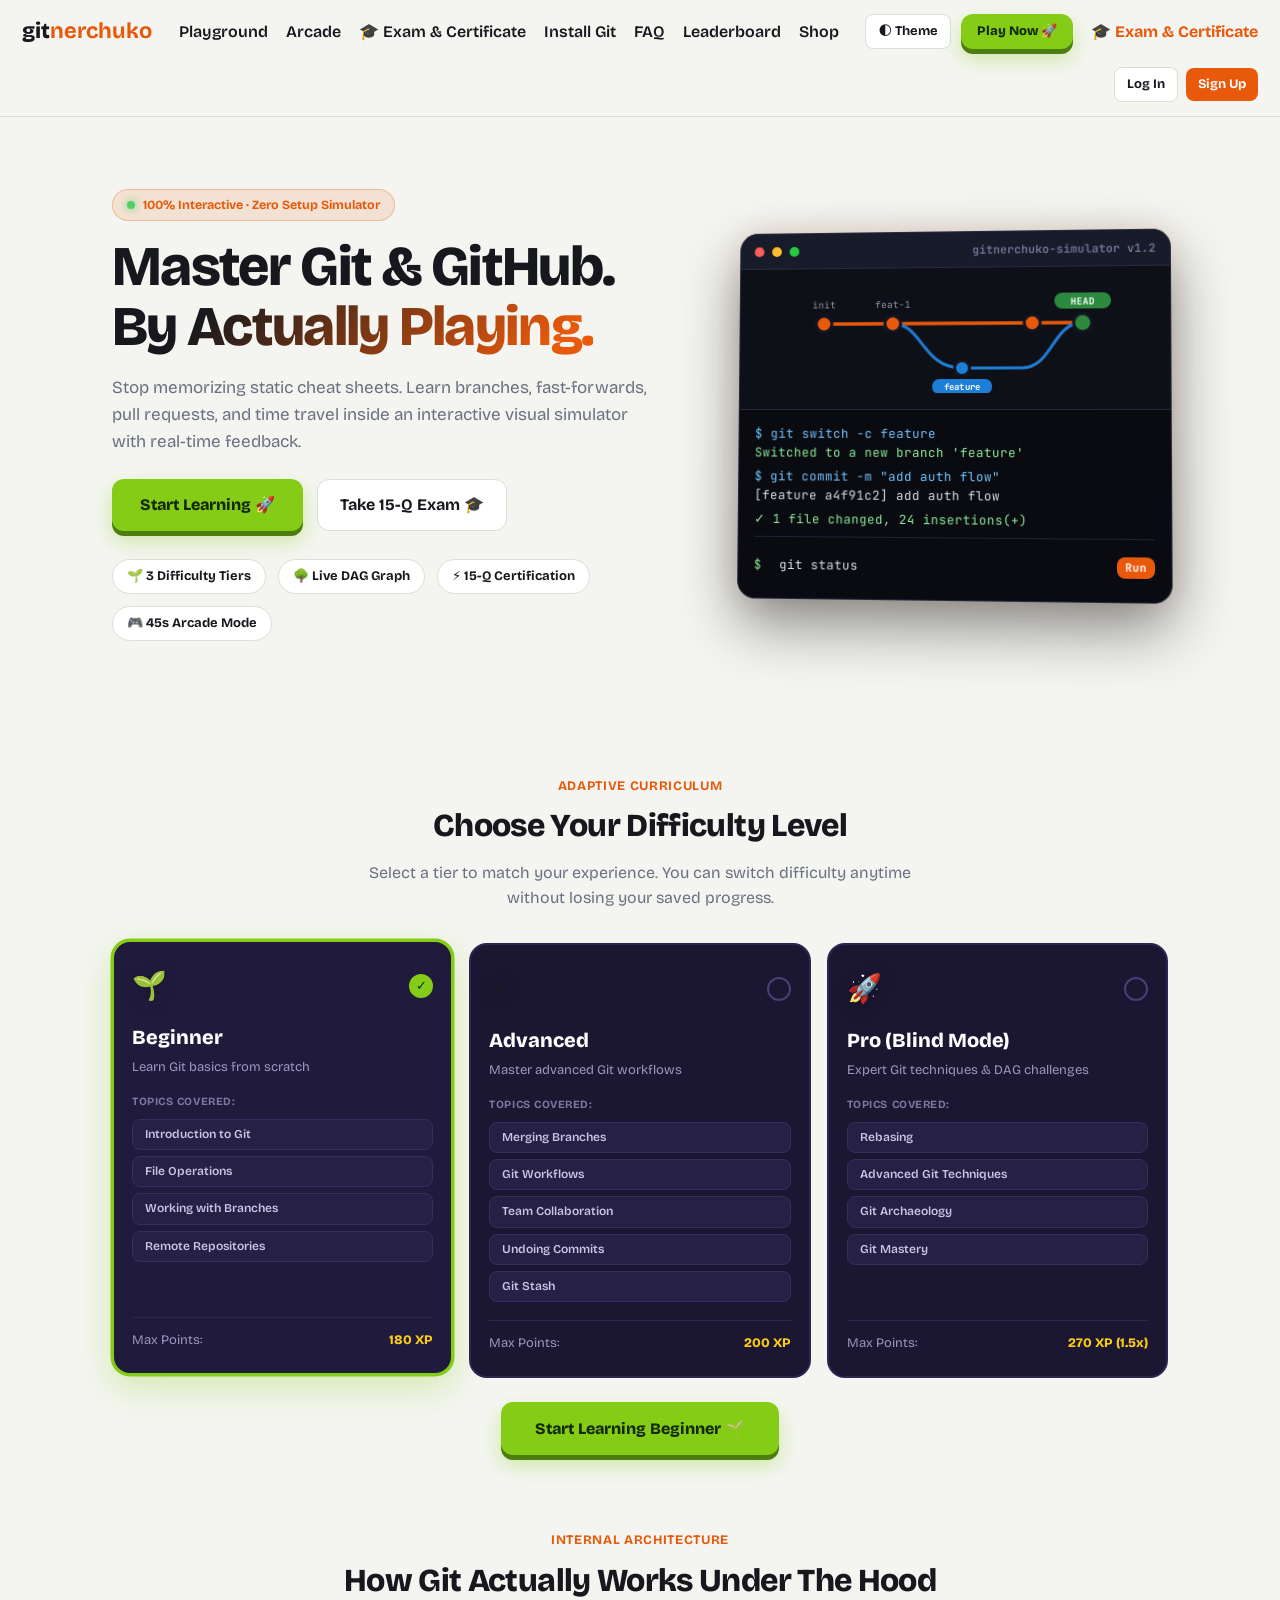
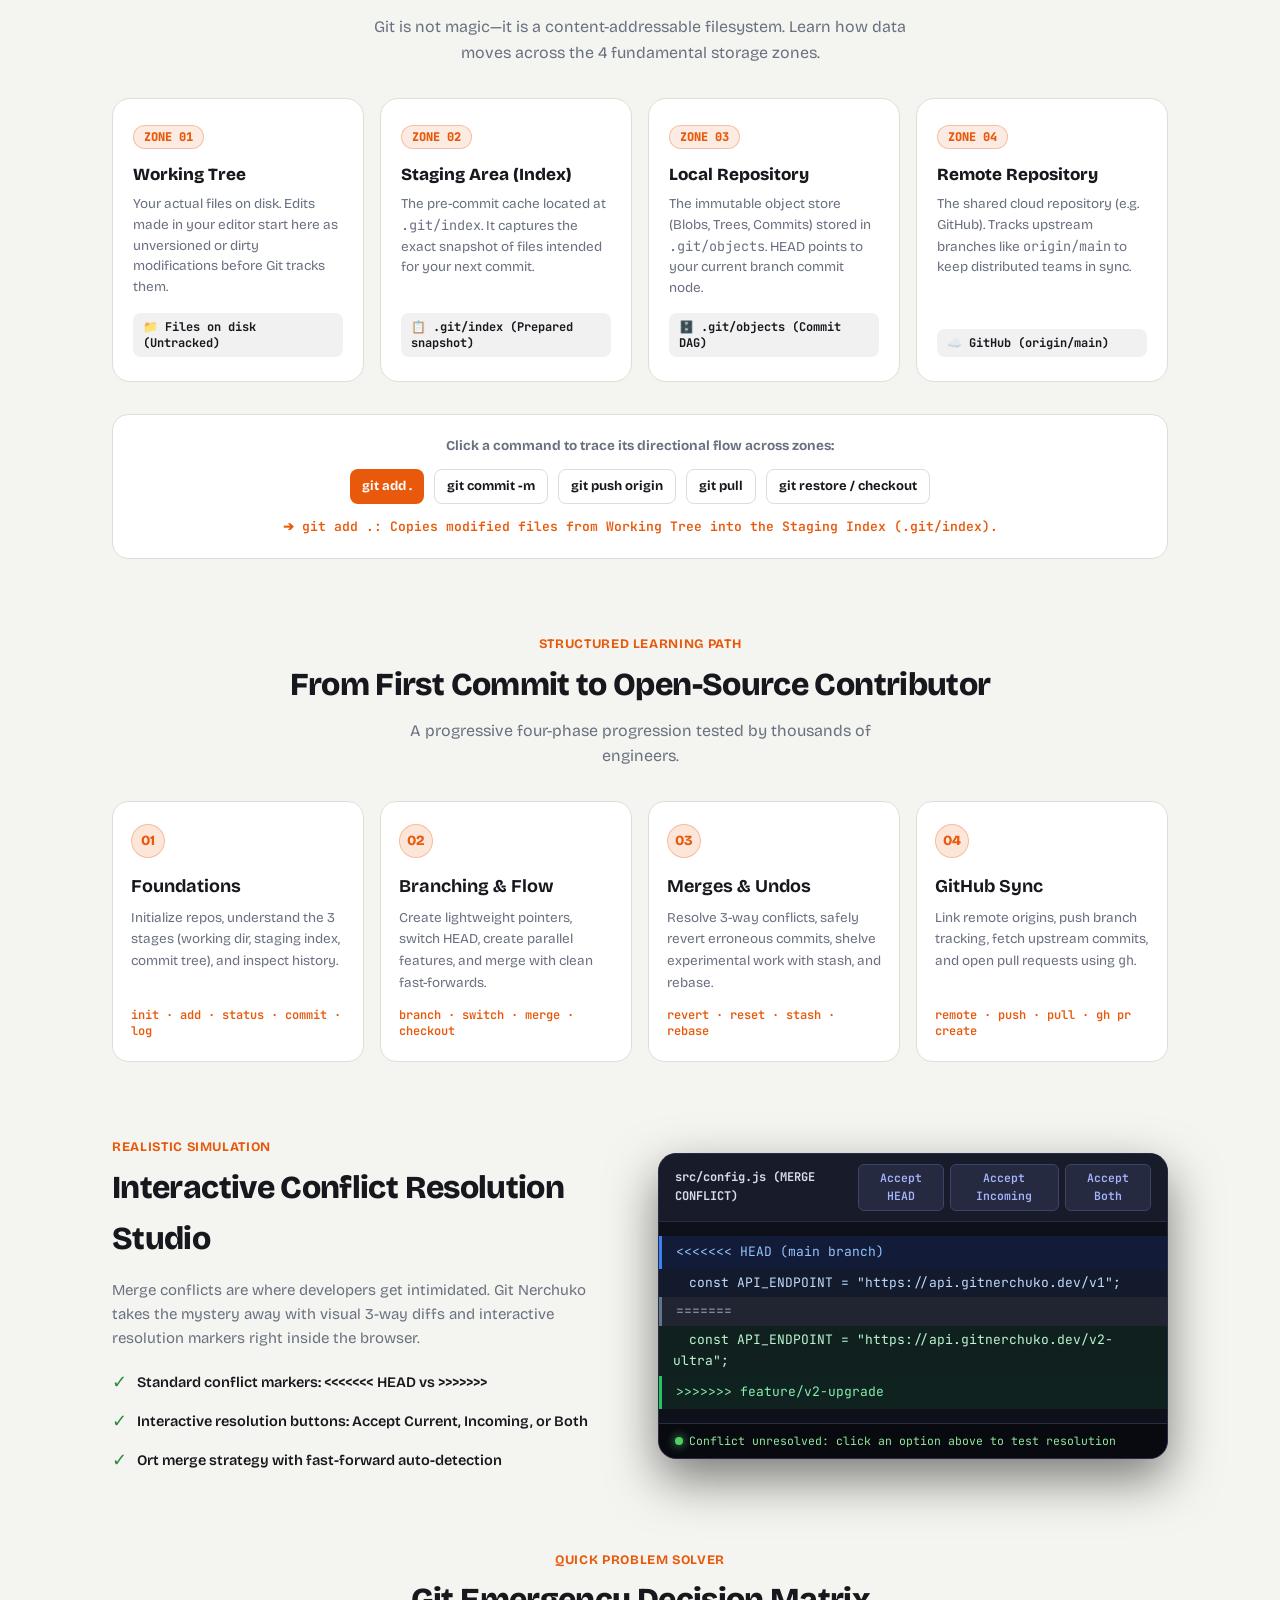
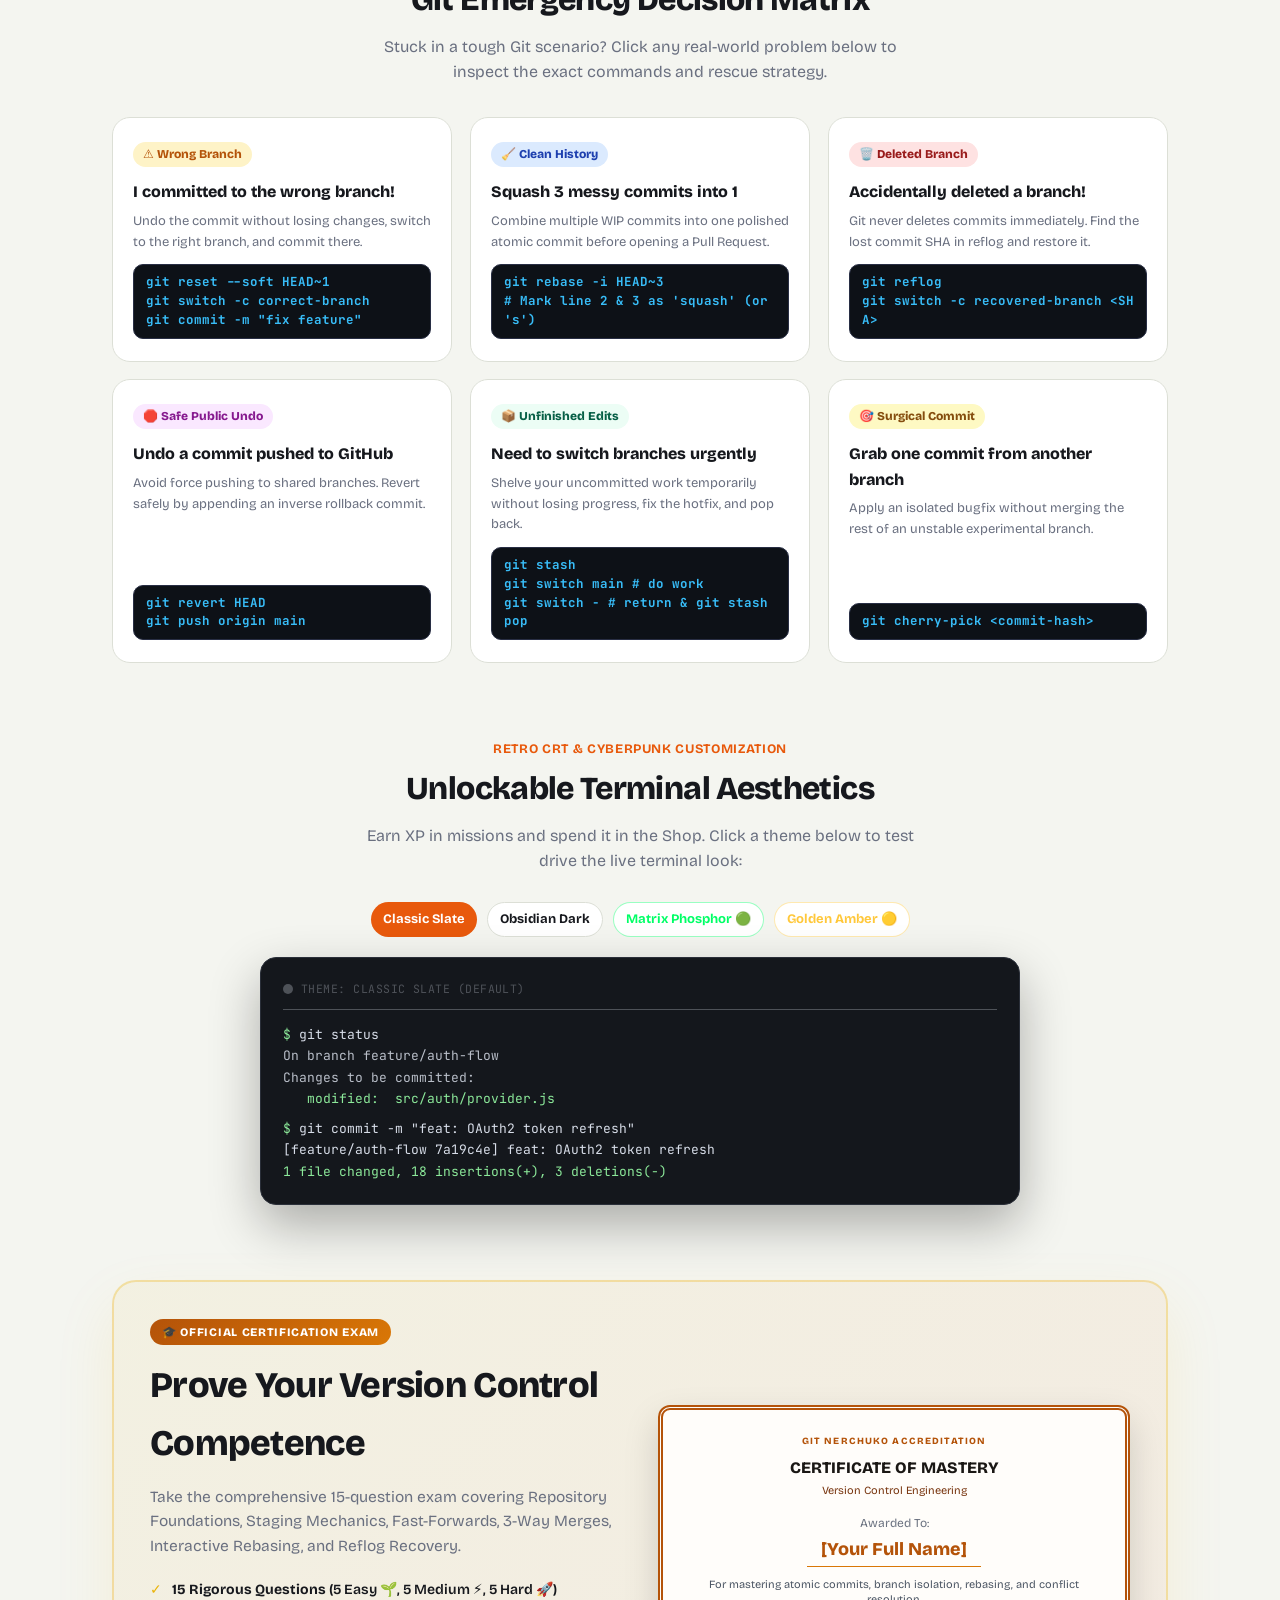
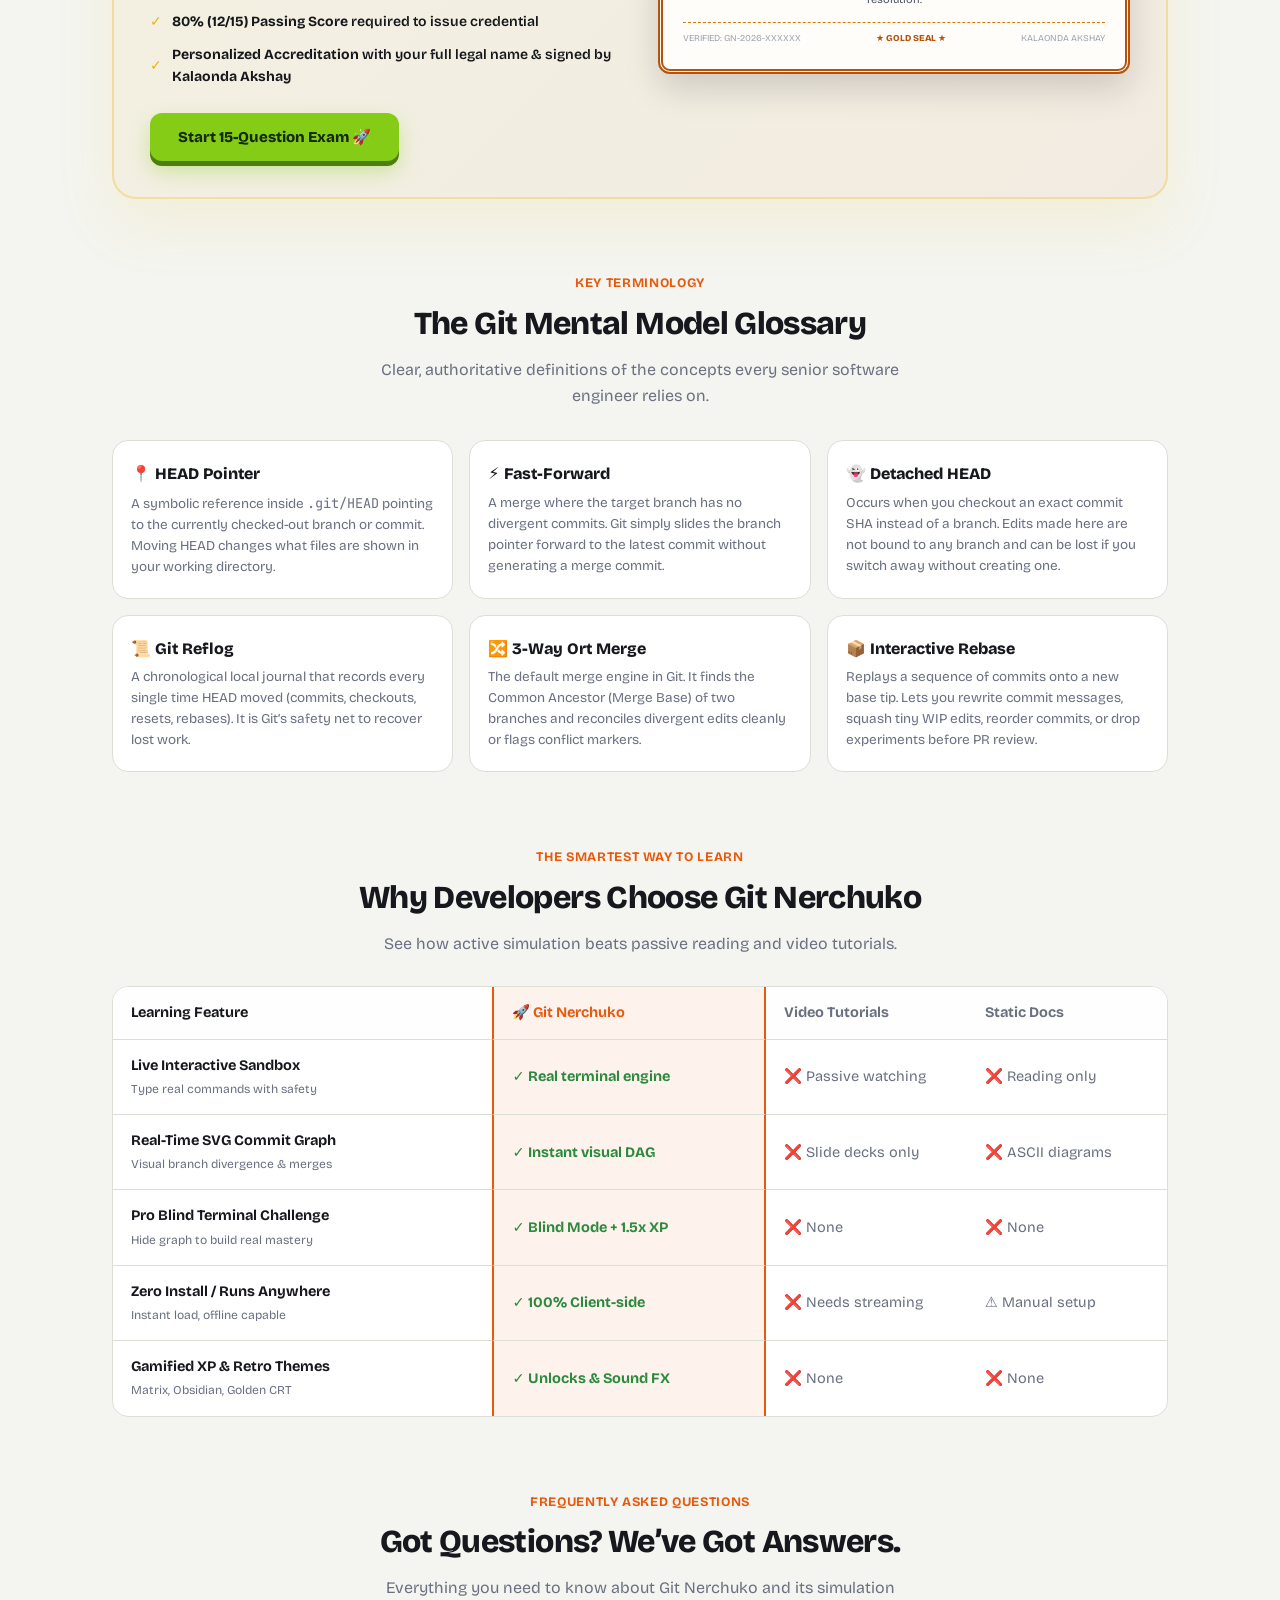
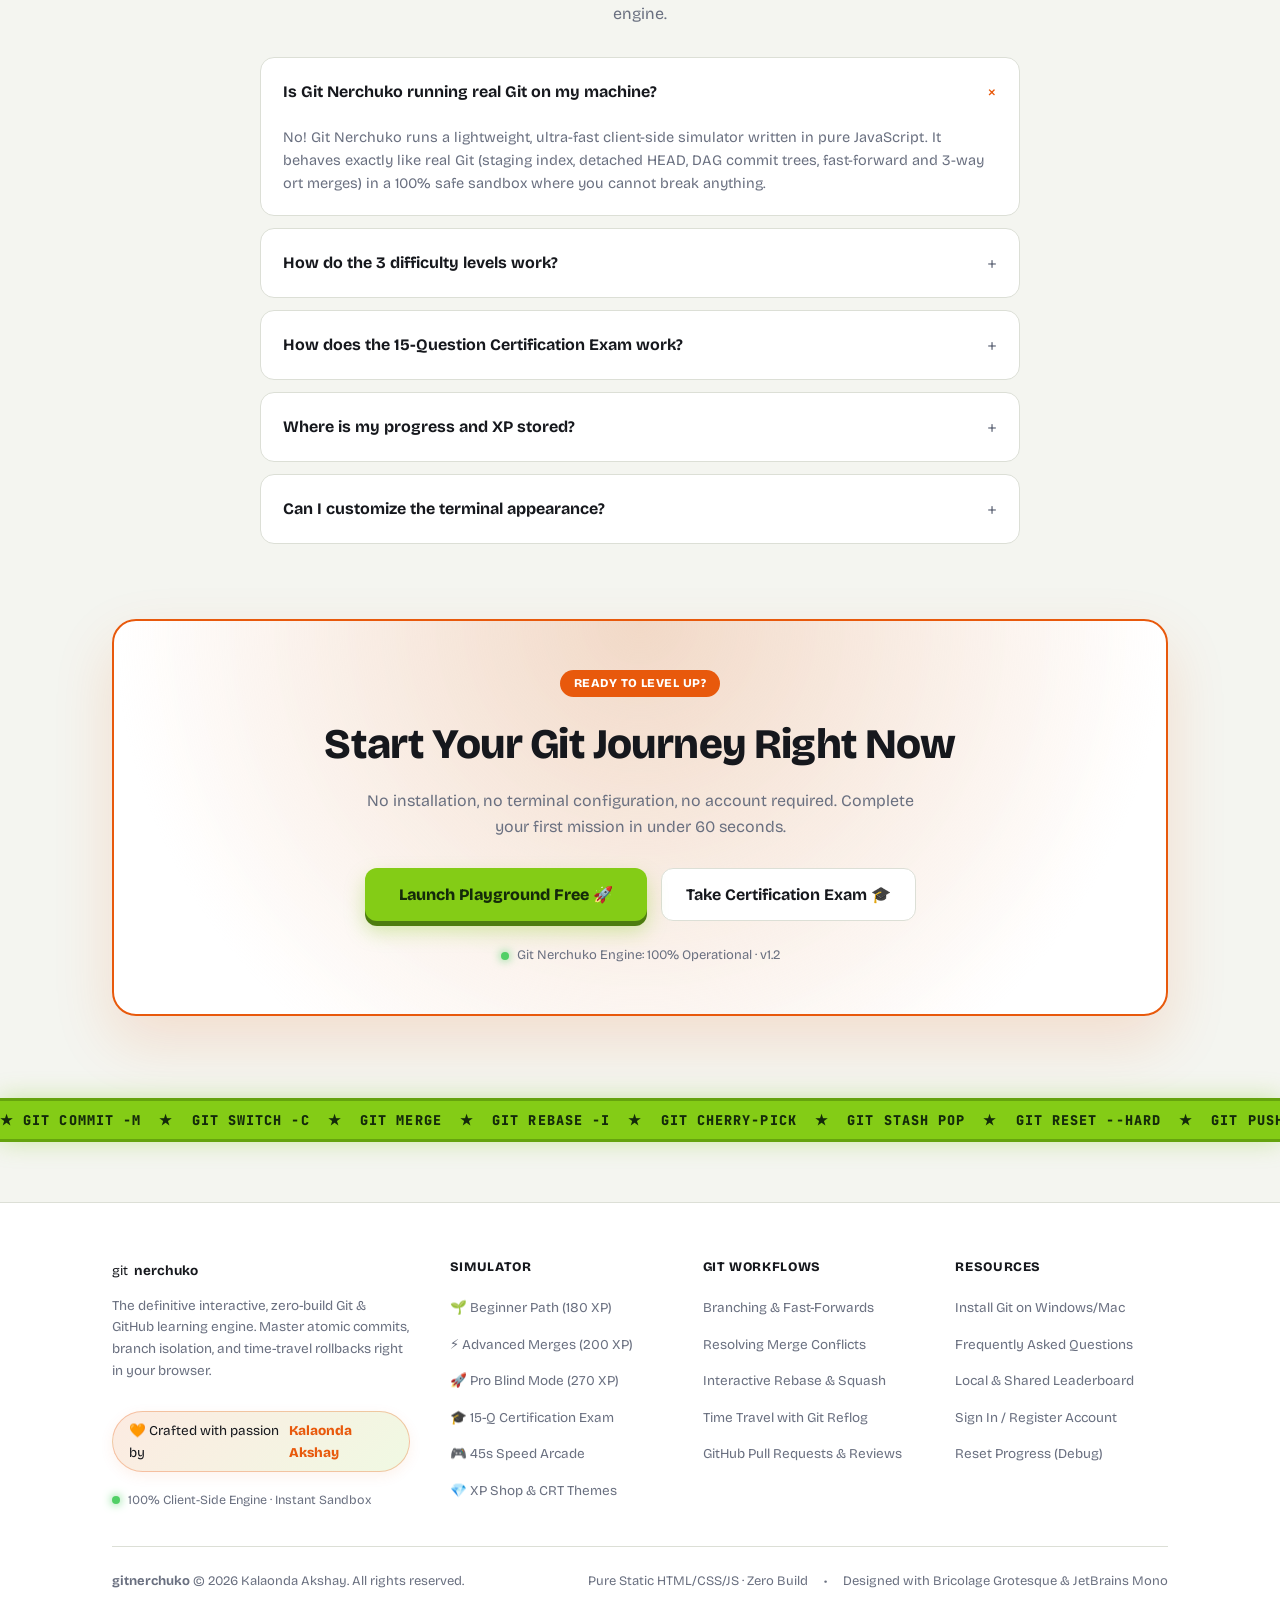
==== index.html @ 3586a8b4 "feat: complete Git Nerchuko platform with 3D UI, 15-Q Certification Exam, and auth" ====
<!DOCTYPE html>
<html lang="en">
<head>
  <meta charset="utf-8">
  <meta name="viewport" content="width=device-width,initial-scale=1">
  <link rel="stylesheet" href="style.css">
  <script src="sound.js"></script>
  <script src="shared.js"></script>
  <script src="auth.js"></script>
  <title>Git Nerchuko – Learn Git and GitHub by Playing</title>
</head>
<body>
  <nav>
    <a class="logo" href="index.html">git<b>nerchuko</b></a>
    <a href="play.html">Playground</a>
    <a href="arcade.html">Arcade</a>
    <a href="quiz.html">🎓 Exam &amp; Certificate</a>
    <a href="install.html">Install Git</a>
    <a href="faq.html">FAQ</a>
    <a href="leaderboard.html">Leaderboard</a>
    <a href="shop.html">Shop</a>
    <div style="margin-left:auto;display:flex;gap:10px;align-items:center">
      <button class="btn sm outline" id="th-btn" onclick="toggleSiteTheme()" style="border-radius:8px">🌓 Theme</button>
      <a class="btn-3d" href="play.html" style="padding:7px 16px;font-size:13px;text-decoration:none">Play Now 🚀</a>
    </div>
  </nav>

  <main style="max-width:1100px;padding:32px 22px 70px">
    <!-- Hero Section -->
    <div class="hero-grid">
      <div>
        <div style="display:inline-flex;align-items:center;gap:8px;background:rgba(232,89,12,0.12);border:1px solid rgba(232,89,12,0.3);color:var(--ac);padding:5px 14px;border-radius:99px;font-size:12.5px;font-weight:700;margin-bottom:16px">
          <span class="pulse-dot"></span> 100% Interactive · Zero Setup Simulator
        </div>
        
        <h1 style="font-size: clamp(38px, 5.2vw, 56px); font-weight: 800; line-height: 1.08; letter-spacing: -0.03em; margin: 0 0 16px">
          Master Git &amp; GitHub.<br>
          <span class="gradient-text">By Actually Playing.</span>
        </h1>

        <p style="color:var(--mut);font-size:17px;line-height:1.6;margin:0 0 24px;max-width:540px">
          Stop memorizing static cheat sheets. Learn branches, fast-forwards, pull requests, and time travel inside an interactive visual simulator with real-time feedback.
        </p>

        <div style="display:flex;gap:14px;align-items:center;flex-wrap:wrap;margin-bottom:28px">
          <a class="btn-3d" href="play.html" style="text-decoration:none;font-size:16px;padding:13px 28px">
            Start Learning 🚀
          </a>
          <a class="btn outline" href="quiz.html" style="border-radius:12px;padding:12px 22px;font-weight:700;text-decoration:none">
            Take 15-Q Exam 🎓
          </a>
        </div>

        <div class="stat-pills">
          <div class="stat-pill">🌱 3 Difficulty Tiers</div>
          <div class="stat-pill">🌳 Live DAG Graph</div>
          <div class="stat-pill">⚡ 15-Q Certification</div>
          <div class="stat-pill">🎮 45s Arcade Mode</div>
        </div>
      </div>

      <!-- 3D Interactive Hero Preview Card -->
      <div class="hero-window tilt-card">
        <div class="window-bar">
          <span class="window-dot dot-red"></span>
          <span class="window-dot dot-yellow"></span>
          <span class="window-dot dot-green"></span>
          <span class="window-title">gitnerchuko-simulator v1.2</span>
        </div>

        <!-- Animated Mini SVG Commit Graph -->
        <div style="background:#0e1017;padding:16px;border-bottom:1px solid #24283b;display:flex;justify-content:center">
          <svg width="340" height="110" viewBox="0 0 340 110" role="img" aria-label="Interactive commit graph preview">
            <!-- Commit lines -->
            <path d="M 40 40 L 110 40 L 180 40 L 250 40 L 300 40" stroke="#e8590c" stroke-width="3.5" fill="none" />
            <path d="M 110 40 C 140 40, 140 85, 180 85 L 240 85 C 270 85, 270 40, 300 40" stroke="#1c7ed6" stroke-width="3" fill="none" />
            
            <!-- Nodes -->
            <circle cx="40" cy="40" r="8" fill="#e8590c" stroke="#121420" stroke-width="3" />
            <text x="40" y="24" font-size="9.5" fill="#8b93a5" text-anchor="middle" font-family="JetBrains Mono, monospace">init</text>
            
            <circle cx="110" cy="40" r="8" fill="#e8590c" stroke="#121420" stroke-width="3" />
            <text x="110" y="24" font-size="9.5" fill="#8b93a5" text-anchor="middle" font-family="JetBrains Mono, monospace">feat-1</text>
            
            <circle cx="180" cy="85" r="7.5" fill="#1c7ed6" stroke="#121420" stroke-width="3" />
            <rect x="150" y="96" width="60" height="15" rx="7" fill="#1c7ed6" />
            <text x="180" y="107" font-size="9" fill="#fff" text-anchor="middle" font-family="JetBrains Mono, monospace" font-weight="700">feature</text>
            
            <circle cx="250" cy="40" r="8" fill="#e8590c" stroke="#121420" stroke-width="3" />
            <circle cx="300" cy="40" r="9" fill="#2b8a3e" stroke="#121420" stroke-width="3" />
            <rect x="272" y="10" width="56" height="16" rx="8" fill="#2b8a3e" />
            <text x="300" y="22" font-size="9.5" fill="#fff" text-anchor="middle" font-family="JetBrains Mono, monospace" font-weight="700">HEAD</text>
          </svg>
        </div>

        <!-- Live Interactive Mini Terminal -->
        <div style="background:#090b10;padding:14px 16px;font:12.5px/1.55 'JetBrains Mono',monospace;color:#d7dde8">
          <div style="color:#74c0fc">$ git switch -c feature</div>
          <div style="color:#8ce99a">Switched to a new branch 'feature'</div>
          <div style="color:#74c0fc;margin-top:4px">$ git commit -m "add auth flow"</div>
          <div>[feature a4f91c2] add auth flow</div>
          <div id="hero-out" style="color:#8ce99a;margin-top:4px">✓ 1 file changed, 24 insertions(+)</div>
          <div style="display:flex;align-items:center;gap:8px;margin-top:8px;border-top:1px solid #1f2333;padding-top:8px">
            <span style="color:#8ce99a">$</span>
            <input id="hero-in" value="git status" style="flex:1;background:none;border:0;color:inherit;font:inherit;outline:0" aria-label="Hero terminal interactive input" placeholder="try 'git status' or 'git branch'">
            <button class="btn sm" onclick="runHeroCmd(document.getElementById('hero-in').value.trim())" style="padding:2px 8px;font-size:11px">Run</button>
          </div>
        </div>
      </div>
    </div>

    <!-- 1. Interactive 3D Difficulty Showcase matching User Reference -->
    <div style="margin-top:75px">
      <div style="text-align:center;margin-bottom:32px">
        <div style="color:var(--ac);font-weight:700;font-size:13px;text-transform:uppercase;letter-spacing:0.05em;margin-bottom:4px">ADAPTIVE CURRICULUM</div>
        <h2 style="font-size:32px;font-weight:800;letter-spacing:-0.02em;margin:0 0 8px">Choose Your Difficulty Level</h2>
        <p style="color:var(--mut);font-size:16px;max-width:560px;margin:0 auto">Select a tier to match your experience. You can switch difficulty anytime without losing your saved progress.</p>
      </div>

      <div class="gq-diff-grid">
        <!-- Beginner Card -->
        <div class="gq-diff-card selected" id="tier-card-beginner" onclick="selectTier('beginner')">
          <div>
            <div class="gq-diff-header">
              <span class="gq-diff-icon">🌱</span>
              <span class="gq-diff-radio" id="tier-radio-beginner">✓</span>
            </div>
            <div class="gq-diff-title">Beginner</div>
            <div class="gq-diff-desc">Learn Git basics from scratch</div>
            <div class="gq-diff-topics-label">Topics covered:</div>
            <div class="gq-diff-pills">
              <span class="gq-diff-pill">Introduction to Git</span>
              <span class="gq-diff-pill">File Operations</span>
              <span class="gq-diff-pill">Working with Branches</span>
              <span class="gq-diff-pill">Remote Repositories</span>
            </div>
          </div>
          <div class="gq-diff-footer">
            <span>Max Points:</span>
            <b>180 XP</b>
          </div>
        </div>

        <!-- Advanced Card -->
        <div class="gq-diff-card" id="tier-card-advanced" onclick="selectTier('advanced')">
          <div>
            <div class="gq-diff-header">
              <span class="gq-diff-icon">⚡</span>
              <span class="gq-diff-radio" id="tier-radio-advanced"></span>
            </div>
            <div class="gq-diff-title">Advanced</div>
            <div class="gq-diff-desc">Master advanced Git workflows</div>
            <div class="gq-diff-topics-label">Topics covered:</div>
            <div class="gq-diff-pills">
              <span class="gq-diff-pill">Merging Branches</span>
              <span class="gq-diff-pill">Git Workflows</span>
              <span class="gq-diff-pill">Team Collaboration</span>
              <span class="gq-diff-pill">Undoing Commits</span>
              <span class="gq-diff-pill">Git Stash</span>
            </div>
          </div>
          <div class="gq-diff-footer">
            <span>Max Points:</span>
            <b>200 XP</b>
          </div>
        </div>

        <!-- Pro Card -->
        <div class="gq-diff-card" id="tier-card-pro" onclick="selectTier('pro')">
          <div>
            <div class="gq-diff-header">
              <span class="gq-diff-icon">🚀</span>
              <span class="gq-diff-radio" id="tier-radio-pro"></span>
            </div>
            <div class="gq-diff-title">Pro (Blind Mode)</div>
            <div class="gq-diff-desc">Expert Git techniques &amp; DAG challenges</div>
            <div class="gq-diff-topics-label">Topics covered:</div>
            <div class="gq-diff-pills">
              <span class="gq-diff-pill">Rebasing</span>
              <span class="gq-diff-pill">Advanced Git Techniques</span>
              <span class="gq-diff-pill">Git Archaeology</span>
              <span class="gq-diff-pill">Git Mastery</span>
            </div>
          </div>
          <div class="gq-diff-footer">
            <span>Max Points:</span>
            <b>270 XP (1.5x)</b>
          </div>
        </div>
      </div>

      <div style="display:flex;justify-content:center;margin-top:20px">
        <a class="btn-3d" id="tier-launch-btn" href="play.html" style="font-size:16px;padding:14px 34px;text-decoration:none">
          Start Learning Beginner 🌱
        </a>
      </div>
    </div>

    <!-- NEW SECTION 2: HOW GIT WORKS UNDER THE HOOD (THE 4 STORAGE ZONES) -->
    <div style="margin-top:75px">
      <div style="text-align:center;margin-bottom:32px">
        <div style="color:var(--ac);font-weight:700;font-size:13px;text-transform:uppercase;letter-spacing:0.05em;margin-bottom:4px">INTERNAL ARCHITECTURE</div>
        <h2 style="font-size:32px;font-weight:800;letter-spacing:-0.02em;margin:0 0 8px">How Git Actually Works Under The Hood</h2>
        <p style="color:var(--mut);font-size:16px;max-width:580px;margin:0 auto">Git is not magic—it is a content-addressable filesystem. Learn how data moves across the 4 fundamental storage zones.</p>
      </div>

      <!-- 4 Zones Interactive Grid -->
      <div class="arch-grid">
        <div class="arch-card" id="arch-zone-1">
          <div>
            <span class="arch-num">ZONE 01</span>
            <h3>Working Tree</h3>
            <p>Your actual files on disk. Edits made in your editor start here as unversioned or dirty modifications before Git tracks them.</p>
          </div>
          <div class="arch-badge">📁 Files on disk (Untracked)</div>
        </div>

        <div class="arch-card" id="arch-zone-2">
          <div>
            <span class="arch-num">ZONE 02</span>
            <h3>Staging Area (Index)</h3>
            <p>The pre-commit cache located at <code>.git/index</code>. It captures the exact snapshot of files intended for your next commit.</p>
          </div>
          <div class="arch-badge">📋 .git/index (Prepared snapshot)</div>
        </div>

        <div class="arch-card" id="arch-zone-3">
          <div>
            <span class="arch-num">ZONE 03</span>
            <h3>Local Repository</h3>
            <p>The immutable object store (Blobs, Trees, Commits) stored in <code>.git/objects</code>. HEAD points to your current branch commit node.</p>
          </div>
          <div class="arch-badge">🗄️ .git/objects (Commit DAG)</div>
        </div>

        <div class="arch-card" id="arch-zone-4">
          <div>
            <span class="arch-num">ZONE 04</span>
            <h3>Remote Repository</h3>
            <p>The shared cloud repository (e.g. GitHub). Tracks upstream branches like <code>origin/main</code> to keep distributed teams in sync.</p>
          </div>
          <div class="arch-badge">☁️ GitHub (origin/main)</div>
        </div>
      </div>

      <!-- Interactive Command Flow Simulator -->
      <div class="card" style="padding:20px;border-radius:16px;background:var(--pn);border:1.5px solid var(--ln);text-align:center">
        <div style="font-size:13.5px;font-weight:700;margin-bottom:12px;color:var(--mut)">
          Click a command to trace its directional flow across zones:
        </div>
        <div style="display:flex;justify-content:center;gap:10px;flex-wrap:wrap;margin-bottom:14px">
          <button class="btn sm" onclick="traceFlow('add')" id="flow-btn-add">git add .</button>
          <button class="btn sm outline" onclick="traceFlow('commit')" id="flow-btn-commit">git commit -m</button>
          <button class="btn sm outline" onclick="traceFlow('push')" id="flow-btn-push">git push origin</button>
          <button class="btn sm outline" onclick="traceFlow('pull')" id="flow-btn-pull">git pull</button>
          <button class="btn sm outline" onclick="traceFlow('restore')" id="flow-btn-restore">git restore / checkout</button>
        </div>
        <div id="flow-explanation" style="font:600 13px 'JetBrains Mono',monospace;color:var(--ac);min-height:20px">
          ➔ git add .: Copies modified files from Working Tree into the Staging Index (.git/index).
        </div>
      </div>
    </div>

    <!-- 3. Curriculum Roadmap -->
    <div style="margin-top:75px">
      <div style="text-align:center;margin-bottom:32px">
        <div style="color:var(--ac);font-weight:700;font-size:13px;text-transform:uppercase;letter-spacing:0.05em;margin-bottom:4px">STRUCTURED LEARNING PATH</div>
        <h2 style="font-size:32px;font-weight:800;letter-spacing:-0.02em;margin:0 0 8px">From First Commit to Open-Source Contributor</h2>
        <p style="color:var(--mut);font-size:16px;max-width:540px;margin:0 auto">A progressive four-phase progression tested by thousands of engineers.</p>
      </div>

      <div class="roadmap-container">
        <div class="roadmap-step tilt-card">
          <div>
            <div class="roadmap-num">01</div>
            <h3 style="font-size:18px;margin:0 0 6px">Foundations</h3>
            <p style="color:var(--mut);font-size:13.5px;margin:0 0 14px">Initialize repos, understand the 3 stages (working dir, staging index, commit tree), and inspect history.</p>
          </div>
          <div style="font:600 12px 'JetBrains Mono',monospace;color:var(--ac)">init · add · status · commit · log</div>
        </div>

        <div class="roadmap-step tilt-card">
          <div>
            <div class="roadmap-num">02</div>
            <h3 style="font-size:18px;margin:0 0 6px">Branching &amp; Flow</h3>
            <p style="color:var(--mut);font-size:13.5px;margin:0 0 14px">Create lightweight pointers, switch HEAD, create parallel features, and merge with clean fast-forwards.</p>
          </div>
          <div style="font:600 12px 'JetBrains Mono',monospace;color:var(--ac)">branch · switch · merge · checkout</div>
        </div>

        <div class="roadmap-step tilt-card">
          <div>
            <div class="roadmap-num">03</div>
            <h3 style="font-size:18px;margin:0 0 6px">Merges &amp; Undos</h3>
            <p style="color:var(--mut);font-size:13.5px;margin:0 0 14px">Resolve 3-way conflicts, safely revert erroneous commits, shelve experimental work with stash, and rebase.</p>
          </div>
          <div style="font:600 12px 'JetBrains Mono',monospace;color:var(--ac)">revert · reset · stash · rebase</div>
        </div>

        <div class="roadmap-step tilt-card">
          <div>
            <div class="roadmap-num">04</div>
            <h3 style="font-size:18px;margin:0 0 6px">GitHub Sync</h3>
            <p style="color:var(--mut);font-size:13.5px;margin:0 0 14px">Link remote origins, push branch tracking, fetch upstream commits, and open pull requests using <code>gh</code>.</p>
          </div>
          <div style="font:600 12px 'JetBrains Mono',monospace;color:var(--ac)">remote · push · pull · gh pr create</div>
        </div>
      </div>
    </div>

    <!-- 4. Interactive Conflict & Merge Studio -->
    <div style="margin-top:75px">
      <div class="grid-2" style="align-items:center;gap:36px">
        <div>
          <div style="color:var(--ac);font-weight:700;font-size:13px;text-transform:uppercase;letter-spacing:0.05em;margin-bottom:4px">REALISTIC SIMULATION</div>
          <h2 style="font-size:32px;font-weight:800;letter-spacing:-0.02em;margin:0 0 14px">Interactive Conflict Resolution Studio</h2>
          <p style="color:var(--mut);font-size:15px;line-height:1.6;margin:0 0 18px">
            Merge conflicts are where developers get intimidated. Git Nerchuko takes the mystery away with visual 3-way diffs and interactive resolution markers right inside the browser.
          </p>
          <div style="display:flex;flex-direction:column;gap:10px">
            <div style="display:flex;gap:10px;align-items:center">
              <span style="color:var(--ok);font-size:18px">✓</span>
              <span style="font-size:14.5px;font-weight:600">Standard conflict markers: &lt;&lt;&lt;&lt;&lt;&lt;&lt; HEAD vs &gt;&gt;&gt;&gt;&gt;&gt;&gt;</span>
            </div>
            <div style="display:flex;gap:10px;align-items:center">
              <span style="color:var(--ok);font-size:18px">✓</span>
              <span style="font-size:14.5px;font-weight:600">Interactive resolution buttons: Accept Current, Incoming, or Both</span>
            </div>
            <div style="display:flex;gap:10px;align-items:center">
              <span style="color:var(--ok);font-size:18px">✓</span>
              <span style="font-size:14.5px;font-weight:600">Ort merge strategy with fast-forward auto-detection</span>
            </div>
          </div>
        </div>

        <!-- Interactive Conflict Studio Preview -->
        <div class="conflict-studio tilt-card">
          <div class="conflict-bar">
            <span>src/config.js (MERGE CONFLICT)</span>
            <div style="display:flex;gap:6px">
              <button class="conflict-btn" onclick="resolveConflict('head')">Accept HEAD</button>
              <button class="conflict-btn" onclick="resolveConflict('incoming')">Accept Incoming</button>
              <button class="conflict-btn" onclick="resolveConflict('both')">Accept Both</button>
            </div>
          </div>
          <div id="conflict-content" style="padding:14px 0">
            <div class="conflict-sec-head">&lt;&lt;&lt;&lt;&lt;&lt;&lt; HEAD (main branch)</div>
            <div class="conflict-sec-curr">&nbsp;&nbsp;const API_ENDPOINT = "https://api.gitnerchuko.dev/v1";</div>
            <div class="conflict-sec-div">=======</div>
            <div class="conflict-sec-inc">&nbsp;&nbsp;const API_ENDPOINT = "https://api.gitnerchuko.dev/v2-ultra";</div>
            <div class="conflict-sec-foot">&gt;&gt;&gt;&gt;&gt;&gt;&gt; feature/v2-upgrade</div>
          </div>
          <div id="conflict-status" style="background:#090a10;padding:8px 16px;border-top:1px solid #282c44;font-size:11.5px;color:#8ce99a;display:flex;align-items:center;gap:6px">
            <span class="pulse-dot"></span> Conflict unresolved: click an option above to test resolution
          </div>
        </div>
      </div>
    </div>

    <!-- NEW SECTION 5: GIT EMERGENCY DECISION MATRIX -->
    <div style="margin-top:75px">
      <div style="text-align:center;margin-bottom:32px">
        <div style="color:var(--ac);font-weight:700;font-size:13px;text-transform:uppercase;letter-spacing:0.05em;margin-bottom:4px">QUICK PROBLEM SOLVER</div>
        <h2 style="font-size:32px;font-weight:800;letter-spacing:-0.02em;margin:0 0 8px">Git Emergency Decision Matrix</h2>
        <p style="color:var(--mut);font-size:16px;max-width:560px;margin:0 auto">Stuck in a tough Git scenario? Click any real-world problem below to inspect the exact commands and rescue strategy.</p>
      </div>

      <div class="matrix-grid">
        <!-- Case 1 -->
        <div class="matrix-card tilt-card" onclick="toggleMatrix(this)">
          <div>
            <span class="matrix-tag" style="background:#fef3c7;color:#b45309">⚠️ Wrong Branch</span>
            <h3 style="font-size:16px;font-weight:800;margin:0 0 6px">I committed to the wrong branch!</h3>
            <p style="font-size:13px;color:var(--mut);margin:0">Undo the commit without losing changes, switch to the right branch, and commit there.</p>
          </div>
          <div class="matrix-cmd">git reset --soft HEAD~1&#10;git switch -c correct-branch&#10;git commit -m "fix feature"</div>
        </div>

        <!-- Case 2 -->
        <div class="matrix-card tilt-card" onclick="toggleMatrix(this)">
          <div>
            <span class="matrix-tag" style="background:#dbeafe;color:#1e40af">🧹 Clean History</span>
            <h3 style="font-size:16px;font-weight:800;margin:0 0 6px">Squash 3 messy commits into 1</h3>
            <p style="font-size:13px;color:var(--mut);margin:0">Combine multiple WIP commits into one polished atomic commit before opening a Pull Request.</p>
          </div>
          <div class="matrix-cmd">git rebase -i HEAD~3&#10;# Mark line 2 &amp; 3 as 'squash' (or 's')</div>
        </div>

        <!-- Case 3 -->
        <div class="matrix-card tilt-card" onclick="toggleMatrix(this)">
          <div>
            <span class="matrix-tag" style="background:#fee2e2;color:#991b1b">🗑️ Deleted Branch</span>
            <h3 style="font-size:16px;font-weight:800;margin:0 0 6px">Accidentally deleted a branch!</h3>
            <p style="font-size:13px;color:var(--mut);margin:0">Git never deletes commits immediately. Find the lost commit SHA in reflog and restore it.</p>
          </div>
          <div class="matrix-cmd">git reflog&#10;git switch -c recovered-branch &lt;SHA&gt;</div>
        </div>

        <!-- Case 4 -->
        <div class="matrix-card tilt-card" onclick="toggleMatrix(this)">
          <div>
            <span class="matrix-tag" style="background:#fae8ff;color:#86198f">🛑 Safe Public Undo</span>
            <h3 style="font-size:16px;font-weight:800;margin:0 0 6px">Undo a commit pushed to GitHub</h3>
            <p style="font-size:13px;color:var(--mut);margin:0">Avoid force pushing to shared branches. Revert safely by appending an inverse rollback commit.</p>
          </div>
          <div class="matrix-cmd">git revert HEAD&#10;git push origin main</div>
        </div>

        <!-- Case 5 -->
        <div class="matrix-card tilt-card" onclick="toggleMatrix(this)">
          <div>
            <span class="matrix-tag" style="background:#ecfdf5;color:#065f46">📦 Unfinished Edits</span>
            <h3 style="font-size:16px;font-weight:800;margin:0 0 6px">Need to switch branches urgently</h3>
            <p style="font-size:13px;color:var(--mut);margin:0">Shelve your uncommitted work temporarily without losing progress, fix the hotfix, and pop back.</p>
          </div>
          <div class="matrix-cmd">git stash&#10;git switch main # do work&#10;git switch - # return &amp; git stash pop</div>
        </div>

        <!-- Case 6 -->
        <div class="matrix-card tilt-card" onclick="toggleMatrix(this)">
          <div>
            <span class="matrix-tag" style="background:#fef9c3;color:#854d0e">🎯 Surgical Commit</span>
            <h3 style="font-size:16px;font-weight:800;margin:0 0 6px">Grab one commit from another branch</h3>
            <p style="font-size:13px;color:var(--mut);margin:0">Apply an isolated bugfix without merging the rest of an unstable experimental branch.</p>
          </div>
          <div class="matrix-cmd">git cherry-pick &lt;commit-hash&gt;</div>
        </div>
      </div>
    </div>

    <!-- 6. Retro CRT & Cyberpunk Terminal Themes Switcher -->
    <div style="margin-top:75px">
      <div style="text-align:center;margin-bottom:28px">
        <div style="color:var(--ac);font-weight:700;font-size:13px;text-transform:uppercase;letter-spacing:0.05em;margin-bottom:4px">RETRO CRT &amp; CYBERPUNK CUSTOMIZATION</div>
        <h2 style="font-size:32px;font-weight:800;letter-spacing:-0.02em;margin:0 0 8px">Unlockable Terminal Aesthetics</h2>
        <p style="color:var(--mut);font-size:16px;max-width:560px;margin:0 auto">Earn XP in missions and spend it in the Shop. Click a theme below to test drive the live terminal look:</p>
      </div>

      <!-- Live Theme Tabs -->
      <div style="display:flex;justify-content:center;gap:10px;margin-bottom:20px;flex-wrap:wrap">
        <button class="btn sm" id="tb-classic" onclick="previewTheme('default')" style="border-radius:20px">Classic Slate</button>
        <button class="btn sm outline" id="tb-dark" onclick="previewTheme('dark')" style="border-radius:20px">Obsidian Dark</button>
        <button class="btn sm outline" id="tb-matrix" onclick="previewTheme('matrix')" style="border-radius:20px;color:#00ff66;border-color:rgba(0,255,102,0.4)">Matrix Phosphor 🟢</button>
        <button class="btn sm outline" id="tb-golden" onclick="previewTheme('golden')" style="border-radius:20px;color:#ffc83b;border-color:rgba(255,200,59,0.4)">Golden Amber 🟡</button>
      </div>

      <!-- Live Themed Preview Terminal Box -->
      <div class="card tilt-card" id="theme-demo-box" style="max-width:760px;margin:0 auto;background:#14171c;color:#d7dde8;border-color:#2a2f39;border-radius:16px;padding:22px;font:13px/1.65 'JetBrains Mono',monospace;box-shadow:0 20px 50px rgba(0,0,0,0.3);transition:all .25s ease">
        <div style="display:flex;align-items:center;gap:8px;margin-bottom:14px;border-bottom:1px solid currentColor;opacity:.3;padding-bottom:10px">
          <span style="display:inline-block;width:10px;height:10px;border-radius:50%;background:currentColor"></span>
          <span style="font-size:11.5px;letter-spacing:0.04em" id="demo-theme-title">THEME: CLASSIC SLATE (DEFAULT)</span>
        </div>
        <div><span id="demo-prompt-1" style="color:#8ce99a">$</span> git status</div>
        <div style="opacity:.85">On branch feature/auth-flow</div>
        <div style="opacity:.85">Changes to be committed:</div>
        <div id="demo-k-1" style="color:#8ce99a">&nbsp;&nbsp;&nbsp;modified: &nbsp;src/auth/provider.js</div>
        <div style="margin-top:8px"><span id="demo-prompt-2" style="color:#8ce99a">$</span> git commit -m "feat: OAuth2 token refresh"</div>
        <div>[feature/auth-flow 7a19c4e] feat: OAuth2 token refresh</div>
        <div id="demo-k-2" style="color:#8ce99a">1 file changed, 18 insertions(+), 3 deletions(-)</div>
      </div>
    </div>

    <!-- NEW SECTION 7: 15-QUESTION ACCREDITATION & CERTIFICATE PROOF -->
    <div style="margin-top:75px">
      <div class="card tilt-card" style="padding:36px;border-radius:24px;background:linear-gradient(135deg, rgba(234,179,8,0.06), rgba(232,89,12,0.06));border:2px solid rgba(234,179,8,0.3);box-shadow:0 25px 60px rgba(234,179,8,0.1)">
        <div class="grid-2" style="align-items:center;gap:36px">
          <div>
            <div style="display:inline-flex;align-items:center;gap:6px;background:linear-gradient(135deg,#b45309,#d97706);color:#fff;font-size:11.5px;font-weight:800;letter-spacing:0.06em;padding:4px 12px;border-radius:99px;margin-bottom:12px">
              🎓 OFFICIAL CERTIFICATION EXAM
            </div>
            <h2 style="font-size:clamp(26px, 3.5vw, 36px);font-weight:900;letter-spacing:-0.02em;margin:0 0 12px">
              Prove Your Version Control Competence
            </h2>
            <p style="color:var(--mut);font-size:15.5px;line-height:1.6;margin:0 0 20px">
              Take the comprehensive 15-question exam covering Repository Foundations, Staging Mechanics, Fast-Forwards, 3-Way Merges, Interactive Rebasing, and Reflog Recovery.
            </p>
            <div style="display:flex;flex-direction:column;gap:10px;margin-bottom:24px">
              <div style="display:flex;align-items:center;gap:10px;font-size:14px;font-weight:600">
                <span style="color:#eab308">✓</span>
                <span><strong>15 Rigorous Questions</strong> (5 Easy 🌱, 5 Medium ⚡, 5 Hard 🚀)</span>
              </div>
              <div style="display:flex;align-items:center;gap:10px;font-size:14px;font-weight:600">
                <span style="color:#eab308">✓</span>
                <span><strong>80% (12/15) Passing Score</strong> required to issue credential</span>
              </div>
              <div style="display:flex;align-items:center;gap:10px;font-size:14px;font-weight:600">
                <span style="color:#eab308">✓</span>
                <span><strong>Personalized Accreditation</strong> with your full legal name &amp; signed by <strong>Kalaonda Akshay</strong></span>
              </div>
            </div>
            <a class="btn-3d" href="quiz.html" style="text-decoration:none;font-size:15px;padding:12px 28px">
              Start 15-Question Exam 🚀
            </a>
          </div>

          <!-- Mini Certificate Visual Preview -->
          <div style="background:#fffdfa;color:#1a1714;border:5px double #b45309;border-radius:12px;padding:24px 20px;text-align:center;box-shadow:0 15px 35px rgba(0,0,0,0.15);position:relative">
            <div style="font-size:9.5px;letter-spacing:0.12em;font-weight:800;color:#b45309;text-transform:uppercase">GIT NERCHUKO ACCREDITATION</div>
            <div style="font-size:16px;font-weight:900;margin:6px 0 2px">CERTIFICATE OF MASTERY</div>
            <div style="font-size:11px;color:#78350f;margin-bottom:14px">Version Control Engineering</div>
            <div style="font-size:12px;color:#6b7280">Awarded To:</div>
            <div style="font-size:18px;font-weight:900;color:#b45309;border-bottom:1.5px solid #d97706;display:inline-block;padding:2px 14px;margin-bottom:10px">
              [Your Full Name]
            </div>
            <div style="font-size:11px;color:#4b5563;line-height:1.4;margin-bottom:14px">
              For mastering atomic commits, branch isolation, rebasing, and conflict resolution.
            </div>
            <div style="display:flex;justify-content:space-between;align-items:center;font-size:9px;color:#9ca3af;border-top:1px dashed #d97706;padding-top:8px">
              <span>VERIFIED: GN-2026-XXXXXX</span>
              <span style="color:#b45309;font-weight:800">★ GOLD SEAL ★</span>
              <span>KALAONDA AKSHAY</span>
            </div>
          </div>
        </div>
      </div>
    </div>

    <!-- NEW SECTION 8: GIT MENTAL MODEL GLOSSARY -->
    <div style="margin-top:75px">
      <div style="text-align:center;margin-bottom:32px">
        <div style="color:var(--ac);font-weight:700;font-size:13px;text-transform:uppercase;letter-spacing:0.05em;margin-bottom:4px">KEY TERMINOLOGY</div>
        <h2 style="font-size:32px;font-weight:800;letter-spacing:-0.02em;margin:0 0 8px">The Git Mental Model Glossary</h2>
        <p style="color:var(--mut);font-size:16px;max-width:540px;margin:0 auto">Clear, authoritative definitions of the concepts every senior software engineer relies on.</p>
      </div>

      <div class="glossary-grid">
        <div class="glossary-card">
          <div class="glossary-term">📍 HEAD Pointer</div>
          <p class="glossary-def">A symbolic reference inside <code>.git/HEAD</code> pointing to the currently checked-out branch or commit. Moving HEAD changes what files are shown in your working directory.</p>
        </div>

        <div class="glossary-card">
          <div class="glossary-term">⚡ Fast-Forward</div>
          <p class="glossary-def">A merge where the target branch has no divergent commits. Git simply slides the branch pointer forward to the latest commit without generating a merge commit.</p>
        </div>

        <div class="glossary-card">
          <div class="glossary-term">👻 Detached HEAD</div>
          <p class="glossary-def">Occurs when you checkout an exact commit SHA instead of a branch. Edits made here are not bound to any branch and can be lost if you switch away without creating one.</p>
        </div>

        <div class="glossary-card">
          <div class="glossary-term">📜 Git Reflog</div>
          <p class="glossary-def">A chronological local journal that records every single time HEAD moved (commits, checkouts, resets, rebases). It is Git’s safety net to recover lost work.</p>
        </div>

        <div class="glossary-card">
          <div class="glossary-term">🔀 3-Way Ort Merge</div>
          <p class="glossary-def">The default merge engine in Git. It finds the Common Ancestor (Merge Base) of two branches and reconciles divergent edits cleanly or flags conflict markers.</p>
        </div>

        <div class="glossary-card">
          <div class="glossary-term">📦 Interactive Rebase</div>
          <p class="glossary-def">Replays a sequence of commits onto a new base tip. Lets you rewrite commit messages, squash tiny WIP edits, reorder commits, or drop experiments before PR review.</p>
        </div>
      </div>
    </div>

    <!-- 9. Interactive "Why Git Nerchuko" Comparison Table -->
    <div style="margin-top:75px">
      <div style="text-align:center;margin-bottom:30px">
        <div style="color:var(--ac);font-weight:700;font-size:13px;text-transform:uppercase;letter-spacing:0.05em;margin-bottom:4px">THE SMARTEST WAY TO LEARN</div>
        <h2 style="font-size:32px;font-weight:800;letter-spacing:-0.02em;margin:0 0 8px">Why Developers Choose Git Nerchuko</h2>
        <p style="color:var(--mut);font-size:16px;max-width:540px;margin:0 auto">See how active simulation beats passive reading and video tutorials.</p>
      </div>

      <div style="overflow-x:auto">
        <table class="compare-table">
          <thead>
            <tr>
              <th style="width:36%">Learning Feature</th>
              <th class="highlight" style="width:26%;color:var(--ac)">🚀 Git Nerchuko</th>
              <th style="width:19%;color:var(--mut)">Video Tutorials</th>
              <th style="width:19%;color:var(--mut)">Static Docs</th>
            </tr>
          </thead>
          <tbody>
            <tr>
              <td><b>Live Interactive Sandbox</b><br><small style="color:var(--mut)">Type real commands with safety</small></td>
              <td class="highlight"><span style="color:var(--ok)">✓ Real terminal engine</span></td>
              <td style="color:var(--mut)">❌ Passive watching</td>
              <td style="color:var(--mut)">❌ Reading only</td>
            </tr>
            <tr>
              <td><b>Real-Time SVG Commit Graph</b><br><small style="color:var(--mut)">Visual branch divergence &amp; merges</small></td>
              <td class="highlight"><span style="color:var(--ok)">✓ Instant visual DAG</span></td>
              <td style="color:var(--mut)">❌ Slide decks only</td>
              <td style="color:var(--mut)">❌ ASCII diagrams</td>
            </tr>
            <tr>
              <td><b>Pro Blind Terminal Challenge</b><br><small style="color:var(--mut)">Hide graph to build real mastery</small></td>
              <td class="highlight"><span style="color:var(--ok)">✓ Blind Mode + 1.5x XP</span></td>
              <td style="color:var(--mut)">❌ None</td>
              <td style="color:var(--mut)">❌ None</td>
            </tr>
            <tr>
              <td><b>Zero Install / Runs Anywhere</b><br><small style="color:var(--mut)">Instant load, offline capable</small></td>
              <td class="highlight"><span style="color:var(--ok)">✓ 100% Client-side</span></td>
              <td style="color:var(--mut)">❌ Needs streaming</td>
              <td style="color:var(--mut)">⚠️ Manual setup</td>
            </tr>
            <tr>
              <td><b>Gamified XP &amp; Retro Themes</b><br><small style="color:var(--mut)">Matrix, Obsidian, Golden CRT</small></td>
              <td class="highlight"><span style="color:var(--ok)">✓ Unlocks &amp; Sound FX</span></td>
              <td style="color:var(--mut)">❌ None</td>
              <td style="color:var(--mut)">❌ None</td>
            </tr>
          </tbody>
        </table>
      </div>
    </div>

    <!-- 10. Interactive FAQ Accordion -->
    <div style="margin-top:75px">
      <div style="text-align:center;margin-bottom:30px">
        <div style="color:var(--ac);font-weight:700;font-size:13px;text-transform:uppercase;letter-spacing:0.05em;margin-bottom:4px">FREQUENTLY ASKED QUESTIONS</div>
        <h2 style="font-size:32px;font-weight:800;letter-spacing:-0.02em;margin:0 0 8px">Got Questions? We’ve Got Answers.</h2>
        <p style="color:var(--mut);font-size:16px;max-width:540px;margin:0 auto">Everything you need to know about Git Nerchuko and its simulation engine.</p>
      </div>

      <div style="max-width:760px;margin:0 auto">
        <div class="faq-accordion open">
          <div class="faq-header" onclick="toggleFaq(this)">
            <span>Is Git Nerchuko running real Git on my machine?</span>
            <span class="faq-icon">+</span>
          </div>
          <div class="faq-body">
            No! Git Nerchuko runs a lightweight, ultra-fast client-side simulator written in pure JavaScript. It behaves exactly like real Git (staging index, detached HEAD, DAG commit trees, fast-forward and 3-way ort merges) in a 100% safe sandbox where you cannot break anything.
          </div>
        </div>

        <div class="faq-accordion">
          <div class="faq-header" onclick="toggleFaq(this)">
            <span>How do the 3 difficulty levels work?</span>
            <span class="faq-icon">+</span>
          </div>
          <div class="faq-body">
            <strong>Beginner</strong> provides guided inline hints and forgiving star thresholds.<br>
            <strong>Advanced</strong> implements real-world rules with on-demand hints (-1★ deduction).<br>
            <strong>Pro (Blind Mode)</strong> hides the visual commit graph completely! You must inspect history and branches solely through <code>git log</code> and <code>git status</code>, earning a 1.5x XP multiplier.
          </div>
        </div>

        <div class="faq-accordion">
          <div class="faq-header" onclick="toggleFaq(this)">
            <span>How does the 15-Question Certification Exam work?</span>
            <span class="faq-icon">+</span>
          </div>
          <div class="faq-body">
            The exam tests 5 Easy, 5 Medium, and 5 Hard real-world Git challenges. Scoring <strong>80% (12/15)</strong> awards an official, verifiable Certificate of Competence permanently engraved with your full legal name, signed by <strong>Kalaonda Akshay</strong>.
          </div>
        </div>

        <div class="faq-accordion">
          <div class="faq-header" onclick="toggleFaq(this)">
            <span>Where is my progress and XP stored?</span>
            <span class="faq-icon">+</span>
          </div>
          <div class="faq-body">
            All your mission progress, completed stars, earned XP, equipped terminal themes, user accounts, and certificates are safely persisted in your browser’s <code>localStorage</code>. No external server tracking required.
          </div>
        </div>

        <div class="faq-accordion">
          <div class="faq-header" onclick="toggleFaq(this)">
            <span>Can I customize the terminal appearance?</span>
            <span class="faq-icon">+</span>
          </div>
          <div class="faq-body">
            Yes! Visit the <strong>XP Shop</strong> to unlock custom CRT aesthetics including <em>Obsidian Dark</em>, <em>Matrix Phosphor Green</em>, and vintage <em>Golden Amber</em>, plus tactile synthesized audio feedback.
          </div>
        </div>
      </div>
    </div>

    <!-- 11. Mega 3D Developer CTA Banner -->
    <div class="card tilt-card" style="margin-top:75px;padding:48px 32px;text-align:center;background:radial-gradient(circle at 50% 0%, rgba(232,89,12,0.18) 0%, var(--pn) 80%);border:2px solid var(--ac);border-radius:24px;box-shadow:0 25px 60px rgba(232,89,12,0.15)">
      <div style="display:inline-block;background:var(--ac);color:#fff;font-size:12px;font-weight:800;padding:4px 14px;border-radius:99px;margin-bottom:14px;letter-spacing:0.04em">
        READY TO LEVEL UP?
      </div>
      <h2 style="font-size: clamp(28px, 4.5vw, 42px);margin:0 0 10px;font-weight:800;letter-spacing:-0.02em">
        Start Your Git Journey Right Now
      </h2>
      <p style="color:var(--mut);font-size:16px;max-width:560px;margin:0 auto 28px;line-height:1.6">
        No installation, no terminal configuration, no account required. Complete your first mission in under 60 seconds.
      </p>
      <div style="display:flex;justify-content:center;gap:14px;flex-wrap:wrap">
        <a class="btn-3d" href="play.html" style="font-size:16px;padding:14px 34px;text-decoration:none">
          Launch Playground Free 🚀
        </a>
        <a class="btn outline" href="quiz.html" style="border-radius:12px;padding:13px 24px;font-weight:700;text-decoration:none">
          Take Certification Exam 🎓
        </a>
      </div>
      <div style="margin-top:24px;color:var(--mut);font-size:13px;display:flex;justify-content:center;align-items:center;gap:8px">
        <span class="pulse-dot"></span> <span>Git Nerchuko Engine: 100% Operational · v1.2</span>
      </div>
    </div>
  </main>

  <!-- Scrolling Lime-Green 3D Ticker Tape at bottom matching user reference -->
  <div class="gq-ticker-wrap">
    <div class="gq-ticker-move">
      <span>★ GIT COMMIT -M &nbsp;★&nbsp; GIT SWITCH -C &nbsp;★&nbsp; GIT MERGE &nbsp;★&nbsp; GIT REBASE -I &nbsp;★&nbsp; GIT CHERRY-PICK &nbsp;★&nbsp; GIT STASH POP &nbsp;★&nbsp; GIT RESET --HARD &nbsp;★&nbsp; GIT PUSH -U ORIGIN MAIN &nbsp;★&nbsp; GH PR CREATE &nbsp;★&nbsp; GIT LOG --ONELINE &nbsp;★&nbsp; GIT STATUS &nbsp;★&nbsp; GIT REVERT HEAD &nbsp;★&nbsp;</span>
      <span>★ GIT COMMIT -M &nbsp;★&nbsp; GIT SWITCH -C &nbsp;★&nbsp; GIT MERGE &nbsp;★&nbsp; GIT REBASE -I &nbsp;★&nbsp; GIT CHERRY-PICK &nbsp;★&nbsp; GIT STASH POP &nbsp;★&nbsp; GIT RESET --HARD &nbsp;★&nbsp; GIT PUSH -U ORIGIN MAIN &nbsp;★&nbsp; GH PR CREATE &nbsp;★&nbsp; GIT LOG --ONELINE &nbsp;★&nbsp; GIT STATUS &nbsp;★&nbsp; GIT REVERT HEAD &nbsp;★&nbsp;</span>
    </div>
  </div>

  <!-- Peak Modern Developer Footer -->
  <div class="gq-footer-wrap">
    <footer class="gq-footer">
      <div class="footer-grid">
        <!-- Col 1: Brand & Creator -->
        <div class="footer-col">
          <a class="logo" href="index.html" style="text-decoration:none;color:inherit">git<b>nerchuko</b></a>
          <p style="color:var(--mut);font-size:13.5px;line-height:1.6;margin:12px 0 14px">
            The definitive interactive, zero-build Git &amp; GitHub learning engine. Master atomic commits, branch isolation, and time-travel rollbacks right in your browser.
          </p>
          <div class="creator-badge">
            <span>🧡 Crafted with passion by</span>
            <strong>Kalaonda Akshay</strong>
          </div>
          <div style="display:flex;align-items:center;gap:8px;font-size:12.5px;color:var(--mut)">
            <span class="pulse-dot"></span> <span>100% Client-Side Engine · Instant Sandbox</span>
          </div>
        </div>

        <!-- Col 2: Simulator -->
        <div class="footer-col">
          <h4>Simulator</h4>
          <ul>
            <li><a href="play.html">🌱 Beginner Path (180 XP)</a></li>
            <li><a href="play.html">⚡ Advanced Merges (200 XP)</a></li>
            <li><a href="play.html">🚀 Pro Blind Mode (270 XP)</a></li>
            <li><a href="quiz.html">🎓 15-Q Certification Exam</a></li>
            <li><a href="arcade.html">🎮 45s Speed Arcade</a></li>
            <li><a href="shop.html">💎 XP Shop &amp; CRT Themes</a></li>
          </ul>
        </div>

        <!-- Col 3: Workflows -->
        <div class="footer-col">
          <h4>Git Workflows</h4>
          <ul>
            <li><a href="play.html">Branching &amp; Fast-Forwards</a></li>
            <li><a href="play.html">Resolving Merge Conflicts</a></li>
            <li><a href="play.html">Interactive Rebase &amp; Squash</a></li>
            <li><a href="play.html">Time Travel with Git Reflog</a></li>
            <li><a href="play.html">GitHub Pull Requests &amp; Reviews</a></li>
          </ul>
        </div>

        <!-- Col 4: Resources -->
        <div class="footer-col">
          <h4>Resources</h4>
          <ul>
            <li><a href="install.html">Install Git on Windows/Mac</a></li>
            <li><a href="faq.html">Frequently Asked Questions</a></li>
            <li><a href="leaderboard.html">Local &amp; Shared Leaderboard</a></li>
            <li><a href="login.html">Sign In / Register Account</a></li>
            <li><a href="javascript:void(0)" onclick="resetAllProgress()">Reset Progress (Debug)</a></li>
          </ul>
        </div>
      </div>

      <div class="footer-bottom">
        <div>
          <b>gitnerchuko</b> © 2026 Kalaonda Akshay. All rights reserved.
        </div>
        <div style="display:flex;gap:16px;align-items:center;flex-wrap:wrap">
          <span>Pure Static HTML/CSS/JS · Zero Build</span>
          <span>•</span>
          <span>Designed with Bricolage Grotesque &amp; JetBrains Mono</span>
        </div>
      </div>
    </footer>
  </div>

  <script>
    function toggleSiteTheme() {
      const d = document.documentElement;
      const dk = getComputedStyle(d).getPropertyValue("--bg").trim() === "#101216";
      const next = dk ? "light" : "dark";
      d.dataset.theme = next;
      try { localStorage.setItem("gq_site_theme", next); } catch(e){}
      if (window.playGQSound) playGQSound("key");
    }

    function toggleFaq(header) {
      const acc = header.parentElement;
      const isOpen = acc.classList.contains("open");
      document.querySelectorAll(".faq-accordion").forEach(a => a.classList.remove("open"));
      if (!isOpen) acc.classList.add("open");
      if (window.playGQSound) playGQSound("key");
    }

    // Interactive Architecture Flow Tracer
    const flowDescriptions = {
      add: "➔ git add .: Copies uncommitted file changes from Working Tree (Zone 1) into the Staging Area Index (Zone 2).",
      commit: "➔ git commit -m: Wraps the staged files into an immutable commit object in the Local Repository DAG (Zone 3).",
      push: "➔ git push origin: Sends local commit objects to the Remote GitHub Repository (Zone 4) and advances origin/main.",
      pull: "➔ git pull: Fetches upstream commits from Remote (Zone 4) and merges them into your Working Tree (Zone 1).",
      restore: "➔ git restore / checkout: Discards unstaged edits in Working Tree (Zone 1) using clean copies from Staging or HEAD."
    };

    function traceFlow(flowKey) {
      if (window.playGQSound) playGQSound("cmd");
      const expl = document.getElementById("flow-explanation");
      expl.textContent = flowDescriptions[flowKey];

      // Highlight corresponding buttons
      ["add", "commit", "push", "pull", "restore"].forEach(k => {
        const btn = document.getElementById("flow-btn-" + k);
        if (btn) btn.className = (k === flowKey) ? "btn sm" : "btn sm outline";
      });

      // Highlight active zones
      for (let i = 1; i <= 4; i++) {
        const z = document.getElementById("arch-zone-" + i);
        if (z) {
          z.style.borderColor = "var(--ln)";
          z.style.boxShadow = "none";
        }
      }

      if (flowKey === "add") {
        highlightZone(1); highlightZone(2);
      } else if (flowKey === "commit") {
        highlightZone(2); highlightZone(3);
      } else if (flowKey === "push") {
        highlightZone(3); highlightZone(4);
      } else if (flowKey === "pull") {
        highlightZone(4); highlightZone(1);
      } else if (flowKey === "restore") {
        highlightZone(3); highlightZone(1);
      }
    }

    function highlightZone(num) {
      const z = document.getElementById("arch-zone-" + num);
      if (z) {
        z.style.borderColor = "var(--ac)";
        z.style.boxShadow = "0 0 25px rgba(232,89,12,0.2)";
      }
    }

    // Toggle Matrix card
    function toggleMatrix(card) {
      if (window.playGQSound) playGQSound("key");
      const cmd = card.querySelector(".matrix-cmd");
      if (cmd) {
        cmd.style.borderColor = "var(--ac)";
        setTimeout(() => cmd.style.borderColor = "#282e44", 600);
      }
    }

    // Interactive Difficulty Tier Selector on Landing Page
    let selectedLandingTier = "beginner";
    function selectTier(tier) {
      if (window.playGQSound) playGQSound("cmd");
      selectedLandingTier = tier;
      ["beginner", "advanced", "pro"].forEach(t => {
        const card = document.getElementById("tier-card-" + t);
        const radio = document.getElementById("tier-radio-" + t);
        if (t === tier) {
          card.classList.add("selected");
          radio.textContent = "✓";
        } else {
          card.classList.remove("selected");
          radio.textContent = "";
        }
      });
      const btn = document.getElementById("tier-launch-btn");
      if (btn) {
        const labels = {
          beginner: "Start Learning Beginner 🌱",
          advanced: "Launch Advanced Workflows ⚡",
          pro: "Enter Pro Blind Mode 🚀"
        };
        btn.textContent = labels[tier];
      }
      try {
        localStorage.setItem("gq_difficulty", tier);
      } catch(e){}
    }

    // Interactive Conflict Studio Resolver
    function resolveConflict(choice) {
      const content = document.getElementById("conflict-content");
      const status = document.getElementById("conflict-status");
      if (window.playGQSound) playGQSound("success");
      
      if (choice === "head") {
        content.innerHTML = `<div style="padding:16px;color:#93c5fd;background:rgba(59,130,246,0.1)">
          <div style="color:#60a5fa;font-weight:700;margin-bottom:6px">✓ Kept HEAD (Current Change):</div>
          &nbsp;&nbsp;const API_ENDPOINT = "https://api.gitnerchuko.dev/v1";
        </div>`;
        status.innerHTML = `<span style="color:#8ce99a">✓ Conflict resolved! Preserved current stable API v1. Ready for 'git add'.</span>`;
      } else if (choice === "incoming") {
        content.innerHTML = `<div style="padding:16px;color:#86efac;background:rgba(34,197,94,0.1)">
          <div style="color:#4ade80;font-weight:700;margin-bottom:6px">✓ Kept Incoming (feature/v2-upgrade):</div>
          &nbsp;&nbsp;const API_ENDPOINT = "https://api.gitnerchuko.dev/v2-ultra";
        </div>`;
        status.innerHTML = `<span style="color:#8ce99a">✓ Conflict resolved! Upgraded to API v2-ultra. Ready for 'git commit'.</span>`;
      } else if (choice === "both") {
        content.innerHTML = `<div style="padding:16px;color:#e2e8f0;background:rgba(148,163,184,0.1)">
          <div style="color:#facc15;font-weight:700;margin-bottom:6px">✓ Combined Both Versions:</div>
          &nbsp;&nbsp;const API_ENDPOINT_V1 = "https://api.gitnerchuko.dev/v1";<br>
          &nbsp;&nbsp;const API_ENDPOINT_V2 = "https://api.gitnerchuko.dev/v2-ultra";
        </div>`;
        status.innerHTML = `<span style="color:#8ce99a">✓ Both endpoints preserved with multi-version fallback!</span>`;
      }
    }

    // Live Theme Switcher in Landing Section
    const themeConfigs = {
      default: { title: "THEME: CLASSIC SLATE (DEFAULT)", bg: "#14171c", color: "#d7dde8", prompt: "#8ce99a", border: "#2a2f39", glow: "none" },
      dark: { title: "THEME: OBSIDIAN DARK", bg: "#08090c", color: "#f0f3f8", prompt: "#60a5fa", border: "#242933", glow: "none" },
      matrix: { title: "THEME: MATRIX PHOSPHOR (GREEN CRT)", bg: "#040d06", color: "#00ff66", prompt: "#00ff66", border: "#0e4018", glow: "0 0 15px rgba(0,255,102,0.35)" },
      golden: { title: "THEME: GOLDEN AMBER (RETRO 1970s)", bg: "#130e04", color: "#ffc83b", prompt: "#ffb703", border: "#3d2c08", glow: "0 0 15px rgba(255,200,59,0.35)" }
    };

    function previewTheme(tKey) {
      if (window.playGQSound) playGQSound("cmd");
      const cfg = themeConfigs[tKey];
      const box = document.getElementById("theme-demo-box");
      const title = document.getElementById("demo-theme-title");
      const p1 = document.getElementById("demo-prompt-1");
      const p2 = document.getElementById("demo-prompt-2");
      const k1 = document.getElementById("demo-k-1");
      const k2 = document.getElementById("demo-k-2");

      box.style.background = cfg.bg;
      box.style.color = cfg.color;
      box.style.borderColor = cfg.border;
      box.style.boxShadow = cfg.glow !== "none" ? cfg.glow : "0 20px 50px rgba(0,0,0,0.3)";
      title.textContent = cfg.title;
      p1.style.color = cfg.prompt;
      p2.style.color = cfg.prompt;
      k1.style.color = cfg.prompt;
      k2.style.color = cfg.prompt;

      ["classic", "dark", "matrix", "golden"].forEach(k => {
        const btn = document.getElementById("tb-" + k);
        if (btn) btn.className = (k === (tKey === "default" ? "classic" : tKey)) ? "btn sm" : "btn sm outline";
      });
    }

    // Hero terminal interactive tester
    const heroIn = document.getElementById("hero-in");
    const heroOut = document.getElementById("hero-out");

    function runHeroCmd(cmd) {
      if (window.playGQSound) playGQSound("cmd");
      heroIn.value = cmd;
      if (cmd === "git status") {
        heroOut.textContent = "On branch feature\nnothing to commit, working tree clean";
        heroOut.style.color = "#8ce99a";
      } else if (cmd === "git branch") {
        heroOut.textContent = "  main\n* feature";
        heroOut.style.color = "#8ce99a";
      } else if (cmd.startsWith("git log")) {
        heroOut.textContent = "a4f91c2 (HEAD -> feature) add auth flow\n8b201f4 (main) feat-1\ne048a12 initial commit";
        heroOut.style.color = "#d7dde8";
      } else {
        heroOut.textContent = "✓ Executed: " + cmd;
        heroOut.style.color = "#8ce99a";
      }
    }

    if (heroIn) {
      heroIn.addEventListener("keydown", (e) => {
        if (e.key === "Enter") {
          const val = heroIn.value.trim();
          if (val) runHeroCmd(val);
        }
      });
    }

    function resetAllProgress() {
      if (confirm("Reset all local Git Nerchuko progress, XP, and unlock state?")) {
        localStorage.clear();
        location.reload();
      }
    }
  </script>
</body>
</html>
---- style.css ----
@import url('https://fonts.googleapis.com/css2?family=Bricolage+Grotesque:wght@500;700;800&family=JetBrains+Mono:wght@400;600&display=swap');

:root{
  --bg:#f4f5f0;--pn:#fff;--ink:#16181d;--mut:#6a7080;--ln:#dcdfd6;--ac:#e8590c;--ok:#2b8a3e;--er:#c92a2a;
  --tm:#14171c;--tt:#d7dde8;--t-border:#2a2f39;--t-prompt:#8ce99a;--t-chip:#1a1e25;--t-chip-txt:#b8c0cf;--t-glow:none;
}
@media(prefers-color-scheme:dark){
  :root:not([data-theme="light"]){
    --bg:#101216;--pn:#181b21;--ink:#e9ecf2;--mut:#8b93a5;--ln:#2a2f39;--ac:#ff8a3d;--ok:#51cf66;--er:#ff6b6b;
  }
}
:root[data-theme="dark"]{
  --bg:#101216;--pn:#181b21;--ink:#e9ecf2;--mut:#8b93a5;--ln:#2a2f39;--ac:#ff8a3d;--ok:#51cf66;--er:#ff6b6b;
}
:root[data-theme="light"]{
  --bg:#f4f5f0;--pn:#fff;--ink:#16181d;--mut:#6a7080;--ln:#dcdfd6;--ac:#e8590c;--ok:#2b8a3e;--er:#c92a2a;
}

/* Terminal themes applied across all pages */
:root, :root[data-term-theme="default"]{
  --tm:#14171c;--tt:#d7dde8;--t-border:#2a2f39;--t-prompt:#8ce99a;--t-chip:#1a1e25;--t-chip-txt:#b8c0cf;--t-glow:none;
}
:root[data-term-theme="dark"]{
  --tm:#08090c;--tt:#f0f3f8;--t-border:#242933;--t-prompt:#60a5fa;--t-chip:#131720;--t-chip-txt:#d1d5db;--t-glow:none;
}
:root[data-term-theme="matrix"]{
  --tm:#040d06;--tt:#00ff66;--t-border:#0e4018;--t-prompt:#00ff66;--t-chip:#08210d;--t-chip-txt:#4ade80;--t-glow:0 0 10px rgba(0,255,102,0.25);
}
:root[data-term-theme="golden"]{
  --tm:#130e04;--tt:#ffc83b;--t-border:#3d2c08;--t-prompt:#ffb703;--t-chip:#241a05;--t-chip-txt:#fde68a;--t-glow:0 0 10px rgba(255,200,59,0.25);
}

*{box-sizing:border-box}
body{margin:0;background:var(--bg);color:var(--ink);font:16px/1.6 "Bricolage Grotesque",system-ui,sans-serif}
nav{display:flex;gap:18px;align-items:center;padding:14px 22px;border-bottom:1px solid var(--ln);flex-wrap:wrap}
nav a{color:var(--ink);text-decoration:none;font-weight:600}
nav a:hover, nav a.active{color:var(--ac)}
nav .logo{font-weight:800;font-size:22px;margin-right:auto}
nav b{color:var(--ac)}
main{max-width:860px;margin:0 auto;padding:36px 22px}
h1{font-size:44px;line-height:1.1;letter-spacing:-.02em;margin:0 0 12px}
button{font:inherit;cursor:pointer;color:inherit}
.btn{display:inline-block;background:var(--ac);color:#fff;border:0;border-radius:8px;padding:10px 18px;font:inherit;font-weight:700;text-decoration:none;cursor:pointer;transition:all .15s}
.btn:hover{opacity:.9}
.btn:disabled{opacity:.4;cursor:not-allowed}
.btn.outline{background:var(--pn);color:var(--ink);border:1px solid var(--ln)}
.btn.outline:hover{border-color:var(--ac)}
.btn.sm{padding:6px 12px;font-size:13px}
.card{background:var(--pn);border:1px solid var(--ln);border-radius:12px;padding:16px 18px;margin:12px 0}
code,input{font-family:"JetBrains Mono",ui-monospace,monospace}
input{width:100%;padding:10px;border:1px solid var(--ln);border-radius:8px;background:var(--pn);color:var(--ink);font-size:16px}
input:focus-visible,button:focus-visible{outline:2px solid var(--ac);outline-offset:2px}
table{width:100%;border-collapse:collapse}
td,th{text-align:left;padding:8px;border-bottom:1px solid var(--ln)}
.badge{display:inline-block;padding:2px 8px;border-radius:99px;font-size:12px;font-weight:700;background:var(--ln);color:var(--ink)}
.badge.ok{background:color-mix(in srgb,var(--ok) 20%,transparent);color:var(--ok)}
.badge.ac{background:color-mix(in srgb,var(--ac) 20%,transparent);color:var(--ac)}
.grid-2{display:grid;grid-template-columns:repeat(auto-fit,minmax(260px,1fr));gap:16px}

/* 3D Button and depth effects */
.btn-3d {
  display: inline-flex;
  align-items: center;
  justify-content: center;
  gap: 8px;
  background: #84cc16;
  color: #142a0a;
  border: 0;
  border-radius: 12px;
  padding: 12px 26px;
  font-weight: 800;
  font-size: 15px;
  cursor: pointer;
  box-shadow: 0 5px 0 #4d7c0f, 0 10px 20px rgba(132, 204, 22, 0.35);
  transition: transform 0.1s ease, box-shadow 0.1s ease, background 0.15s ease;
  transform: translateY(0);
  text-decoration: none;
}
.btn-3d:hover {
  background: #9ae624;
  transform: translateY(-2px);
  box-shadow: 0 7px 0 #4d7c0f, 0 14px 26px rgba(132, 204, 22, 0.45);
}
.btn-3d:active {
  transform: translateY(4px);
  box-shadow: 0 1px 0 #4d7c0f, 0 4px 10px rgba(132, 204, 22, 0.2);
}

.btn-3d.orange {
  background: #ff8a3d;
  color: #fff;
  box-shadow: 0 5px 0 #d9480f, 0 10px 20px rgba(255, 138, 61, 0.35);
}
.btn-3d.orange:hover {
  background: #ffa94d;
  box-shadow: 0 7px 0 #d9480f, 0 14px 26px rgba(255, 138, 61, 0.45);
}
.btn-3d.orange:active {
  transform: translateY(4px);
  box-shadow: 0 1px 0 #d9480f;
}

/* Modal Overlay & Card Container matching user reference */
.gq-modal-overlay {
  position: fixed;
  inset: 0;
  background: rgba(8, 6, 18, 0.86);
  backdrop-filter: blur(16px);
  -webkit-backdrop-filter: blur(16px);
  display: flex;
  align-items: center;
  justify-content: center;
  z-index: 9999;
  padding: 16px;
  animation: modalFadeIn 0.25s cubic-bezier(0.16, 1, 0.3, 1);
}

@keyframes modalFadeIn {
  from { opacity: 0; transform: scale(0.96); }
  to { opacity: 1; transform: scale(1); }
}

.gq-modal {
  background: radial-gradient(ellipse at 50% 0%, #231b48 0%, #130f28 100%);
  color: #e9ecf8;
  border: 2px solid #372b64;
  border-radius: 26px;
  max-width: 920px;
  width: 100%;
  padding: 30px 34px;
  box-shadow: 0 30px 80px rgba(0, 0, 0, 0.8), 0 0 50px rgba(112, 72, 232, 0.2);
  position: relative;
  overflow: hidden;
  perspective: 1000px;
}

.gq-modal::before {
  content: "";
  position: absolute;
  top: -120px;
  right: -120px;
  width: 340px;
  height: 340px;
  background: radial-gradient(circle, rgba(132, 204, 22, 0.1) 0%, transparent 70%);
  pointer-events: none;
}

.gq-modal-badge {
  display: inline-flex;
  align-items: center;
  gap: 6px;
  background: #5b21b6;
  color: #f5f3ff;
  border: 1px solid #7c3aed;
  font-size: 12px;
  font-weight: 700;
  padding: 5px 14px;
  border-radius: 99px;
  margin-bottom: 12px;
  box-shadow: 0 2px 12px rgba(124, 58, 237, 0.35);
}

.gq-modal-title {
  font-size: 26px;
  font-weight: 800;
  letter-spacing: -0.01em;
  margin: 0 0 8px;
  color: #fff;
  display: flex;
  align-items: center;
  gap: 10px;
}

.gq-modal-sub {
  color: #a49fc4;
  font-size: 14.5px;
  margin: 0 0 24px;
  line-height: 1.5;
  max-width: 720px;
}

/* 3-card difficulty grid */
.gq-diff-grid {
  display: grid;
  grid-template-columns: repeat(3, 1fr);
  gap: 16px;
  margin-bottom: 24px;
}
@media (max-width: 780px) {
  .gq-diff-grid { grid-template-columns: 1fr; }
}

.gq-diff-card {
  background: #1b1733;
  border: 2px solid #2d2452;
  border-radius: 18px;
  padding: 22px 18px;
  cursor: pointer;
  position: relative;
  display: flex;
  flex-direction: column;
  justify-content: space-between;
  transition: transform 0.2s cubic-bezier(0.16, 1, 0.3, 1), border-color 0.2s, box-shadow 0.2s, background 0.2s;
  transform-style: preserve-3d;
}

.gq-diff-card:hover {
  transform: translateY(-4px) scale(1.015);
  border-color: #4b3d7a;
  background: #221d3f;
  box-shadow: 0 14px 32px rgba(0, 0, 0, 0.45);
}

.gq-diff-card.selected {
  background: #201b3d;
  border-color: #84cc16;
  box-shadow: 0 0 0 1.5px #84cc16, 0 12px 35px rgba(132, 204, 22, 0.3);
  transform: translateY(-3px);
}
.gq-diff-card[data-level="advanced"].selected {
  border-color: #84cc16;
  box-shadow: 0 0 0 1.5px #84cc16, 0 12px 35px rgba(132, 204, 22, 0.3);
}
.gq-diff-card[data-level="pro"].selected {
  border-color: #84cc16;
  box-shadow: 0 0 0 1.5px #84cc16, 0 12px 35px rgba(132, 204, 22, 0.3);
}

.gq-diff-header {
  display: flex;
  justify-content: space-between;
  align-items: center;
  margin-bottom: 12px;
}

.gq-diff-icon {
  font-size: 28px;
  filter: drop-shadow(0 4px 8px rgba(0,0,0,0.3));
}

.gq-diff-radio {
  width: 24px;
  height: 24px;
  border-radius: 50%;
  border: 2px solid #4a3e75;
  display: grid;
  place-items: center;
  font-size: 13px;
  font-weight: 800;
  color: #fff;
  transition: all 0.2s;
}

.gq-diff-card.selected .gq-diff-radio {
  background: #84cc16;
  border-color: #84cc16;
  color: #142a0a;
}

.gq-diff-title {
  font-size: 20px;
  font-weight: 800;
  margin: 0 0 4px;
  color: #fff;
}

.gq-diff-desc {
  font-size: 13px;
  color: #9d98be;
  margin: 0 0 16px;
}

.gq-diff-topics-label {
  font-size: 11px;
  text-transform: uppercase;
  letter-spacing: 0.05em;
  color: #7d779f;
  font-weight: 700;
  margin-bottom: 8px;
}

.gq-diff-pills {
  display: flex;
  flex-direction: column;
  gap: 6px;
  margin-bottom: 18px;
}

.gq-diff-pill {
  background: #252044;
  color: #c9c4e4;
  font-size: 12px;
  font-weight: 600;
  padding: 5px 12px;
  border-radius: 8px;
  border: 1px solid #362e5e;
  display: inline-block;
  white-space: nowrap;
  overflow: hidden;
  text-overflow: ellipsis;
}

.gq-diff-footer {
  border-top: 1px solid #2d2650;
  padding-top: 12px;
  display: flex;
  justify-content: space-between;
  align-items: center;
  font-size: 13px;
  color: #9c97bc;
}
.gq-diff-footer b {
  color: #facc15;
  font-weight: 800;
}

/* 3D Ticker Tape at bottom matching user screenshot */
.gq-ticker-wrap {
  width: 100%;
  overflow: hidden;
  background: #84cc16;
  border-top: 3px solid #65a30d;
  border-bottom: 3px solid #65a30d;
  color: #142a0a;
  padding: 10px 0;
  font: 800 13.5px "JetBrains Mono", monospace;
  letter-spacing: 0.08em;
  position: relative;
  user-select: none;
  box-shadow: 0 0 25px rgba(132, 204, 22, 0.35);
}
.gq-ticker-move {
  display: inline-flex;
  white-space: nowrap;
  animation: gqTicker 28s linear infinite;
}
@keyframes gqTicker {
  0% { transform: translate3d(0, 0, 0); }
  100% { transform: translate3d(-50%, 0, 0); }
}

/* Tilt interaction */
.tilt-card {
  transition: transform 0.15s ease-out;
  transform-style: preserve-3d;
  will-change: transform;
}

/* Landing Page Peak Enhancements */
.gradient-text {
  background: linear-gradient(135deg, var(--ink) 20%, var(--ac) 90%);
  -webkit-background-clip: text;
  -webkit-text-fill-color: transparent;
}

.hero-grid {
  display: grid;
  grid-template-columns: 1.15fr 0.85fr;
  gap: 36px;
  align-items: center;
  padding: 40px 0 60px;
}
@media (max-width: 960px) {
  .hero-grid { grid-template-columns: 1fr; padding: 24px 0 40px; }
}

.hero-window {
  background: #121420;
  border: 1.5px solid #282c44;
  border-radius: 18px;
  overflow: hidden;
  box-shadow: 0 25px 60px rgba(0,0,0,0.45), 0 0 30px rgba(232,89,12,0.12);
  transform: perspective(1000px) rotateY(-4deg) rotateX(2deg);
  transition: transform 0.25s ease, box-shadow 0.25s ease;
}
.hero-window:hover {
  transform: perspective(1000px) rotateY(0deg) rotateX(0deg) scale(1.01);
  box-shadow: 0 30px 70px rgba(0,0,0,0.55), 0 0 40px rgba(232,89,12,0.2);
}

.window-bar {
  background: #181b2a;
  border-bottom: 1px solid #282c44;
  padding: 10px 14px;
  display: flex;
  align-items: center;
  gap: 8px;
}
.window-dot { width: 10px; height: 10px; border-radius: 50%; display: inline-block; }
.dot-red { background: #ff5f56; }
.dot-yellow { background: #ffbd2e; }
.dot-green { background: #27c93f; }
.window-title { margin-left: auto; font: 600 11.5px "JetBrains Mono", monospace; color: #727a9c; }

.pulse-dot {
  width: 8px;
  height: 8px;
  border-radius: 50%;
  background: #51cf66;
  box-shadow: 0 0 10px #51cf66;
  display: inline-block;
  animation: pulseDot 1.8s infinite;
}
@keyframes pulseDot {
  0%, 100% { transform: scale(1); opacity: 1; }
  50% { transform: scale(1.3); opacity: 0.6; }
}

.bento-card {
  background: var(--pn);
  border: 1px solid var(--ln);
  border-radius: 16px;
  padding: 24px;
  position: relative;
  overflow: hidden;
  transition: transform 0.2s cubic-bezier(0.16, 1, 0.3, 1), box-shadow 0.2s, border-color 0.2s;
}
.bento-card:hover {
  transform: translateY(-4px);
  box-shadow: 0 16px 36px rgba(0,0,0,0.08);
  border-color: var(--ac);
}
@media (prefers-color-scheme: dark) {
  .bento-card:hover { box-shadow: 0 16px 36px rgba(0,0,0,0.4); }
}

.stat-pills {
  display: flex;
  gap: 12px;
  flex-wrap: wrap;
  margin-top: 24px;
}
.stat-pill {
  display: inline-flex;
  align-items: center;
  gap: 6px;
  background: var(--pn);
  border: 1px solid var(--ln);
  padding: 6px 14px;
  border-radius: 99px;
  font-size: 13px;
  font-weight: 700;
  color: var(--ink);
}

/* Roadmap timeline */
.roadmap-container {
  display: grid;
  grid-template-columns: repeat(4, 1fr);
  gap: 16px;
  position: relative;
  margin: 28px 0;
}
@media (max-width: 900px) {
  .roadmap-container { grid-template-columns: 1fr; }
}
.roadmap-step {
  background: var(--pn);
  border: 1px solid var(--ln);
  border-radius: 16px;
  padding: 22px 18px;
  position: relative;
  transition: all 0.2s cubic-bezier(0.16, 1, 0.3, 1);
  display: flex;
  flex-direction: column;
  justify-content: space-between;
}
.roadmap-step:hover {
  transform: translateY(-4px);
  border-color: var(--ac);
  box-shadow: 0 14px 30px rgba(0,0,0,0.08);
}
.roadmap-num {
  width: 34px;
  height: 34px;
  border-radius: 50%;
  background: color-mix(in srgb, var(--ac) 15%, transparent);
  color: var(--ac);
  font-weight: 800;
  display: grid;
  place-items: center;
  font-size: 14px;
  margin-bottom: 14px;
  border: 1px solid color-mix(in srgb, var(--ac) 30%, transparent);
}

/* Comparison Table */
.compare-table {
  width: 100%;
  border-collapse: separate;
  border-spacing: 0;
  border-radius: 16px;
  overflow: hidden;
  border: 1px solid var(--ln);
  background: var(--pn);
  font-size: 14.5px;
}
.compare-table th, .compare-table td {
  padding: 14px 18px;
  border-bottom: 1px solid var(--ln);
}
.compare-table th {
  background: color-mix(in srgb, var(--pn) 90%, var(--bg));
  font-weight: 700;
  text-align: left;
}
.compare-table th.highlight, .compare-table td.highlight {
  background: color-mix(in srgb, var(--ac) 8%, var(--pn));
  border-left: 2px solid var(--ac);
  border-right: 2px solid var(--ac);
  font-weight: 700;
}
.compare-table tr:last-child td {
  border-bottom: 0;
}

/* FAQ Accordion */
.faq-accordion {
  border: 1px solid var(--ln);
  border-radius: 14px;
  margin-bottom: 12px;
  background: var(--pn);
  overflow: hidden;
  transition: border-color 0.2s, box-shadow 0.2s;
}
.faq-accordion:hover {
  border-color: var(--ac);
}
.faq-header {
  padding: 18px 22px;
  display: flex;
  justify-content: space-between;
  align-items: center;
  cursor: pointer;
  font-weight: 700;
  font-size: 16px;
  user-select: none;
}
.faq-icon {
  font-size: 20px;
  font-weight: 300;
  transition: transform 0.25s cubic-bezier(0.16, 1, 0.3, 1);
  color: var(--mut);
}
.faq-accordion.open .faq-icon {
  transform: rotate(45deg);
  color: var(--ac);
}
.faq-body {
  max-height: 0;
  overflow: hidden;
  transition: max-height 0.3s cubic-bezier(0.16, 1, 0.3, 1), padding 0.3s ease;
  padding: 0 22px;
  color: var(--mut);
  font-size: 14.5px;
  line-height: 1.6;
}
.faq-accordion.open .faq-body {
  max-height: 250px;
  padding: 0 22px 20px;
}

/* Diff Box Preview */
.diff-box {
  background: #0d1117;
  color: #e6edf3;
  border-radius: 12px;
  border: 1px solid #30363d;
  font: 12.5px/1.6 "JetBrains Mono", monospace;
  overflow: hidden;
}
.diff-line-del {
  background: rgba(248, 81, 73, 0.16);
  color: #ff7b72;
  padding: 4px 14px;
  display: block;
}
.diff-line-add {
  background: rgba(46, 160, 67, 0.16);
  color: #3fb950;
  padding: 4px 14px;
  display: block;
}
.diff-line-ctx {
  color: #8b949e;
  padding: 4px 14px;
  display: block;
}
.diff-line-hdr {
  background: #161b22;
  color: #58a6ff;
  padding: 5px 14px;
  display: block;
  font-weight: 600;
  border-bottom: 1px solid #30363d;
}

/* Peak Modern Developer Footer */
.gq-footer-wrap {
  background: var(--pn);
  border-top: 1px solid var(--ln);
  margin-top: 60px;
}
.gq-footer {
  max-width: 1100px;
  margin: 0 auto;
  padding: 0 22px;
}
.footer-grid {
  display: grid;
  grid-template-columns: 1.4fr 1fr 1fr 1fr;
  gap: 40px;
  padding: 54px 0 36px;
}
@media (max-width: 860px) {
  .footer-grid { grid-template-columns: 1fr 1fr; gap: 30px; }
}
@media (max-width: 540px) {
  .footer-grid { grid-template-columns: 1fr; }
}
.footer-col h4 {
  margin: 0 0 16px;
  font-size: 13px;
  font-weight: 800;
  letter-spacing: 0.05em;
  text-transform: uppercase;
  color: var(--ink);
}
.footer-col ul {
  list-style: none;
  padding: 0;
  margin: 0;
  display: flex;
  flex-direction: column;
  gap: 11px;
}
.footer-col a {
  color: var(--mut);
  text-decoration: none;
  font-size: 13.5px;
  transition: color 0.15s ease, transform 0.15s ease;
  display: inline-flex;
  align-items: center;
  gap: 6px;
}
.footer-col a:hover {
  color: var(--ac);
  transform: translateX(4px);
}
.creator-badge {
  display: inline-flex;
  align-items: center;
  gap: 8px;
  padding: 8px 16px;
  border-radius: 99px;
  background: linear-gradient(135deg, rgba(232,89,12,0.12), rgba(132,204,22,0.12));
  border: 1.5px solid rgba(232,89,12,0.3);
  font-size: 13.5px;
  color: var(--ink);
  margin: 16px 0 18px;
  box-shadow: 0 4px 14px rgba(232,89,12,0.08);
  transition: transform 0.2s, box-shadow 0.2s;
}
.creator-badge:hover {
  transform: translateY(-2px);
  box-shadow: 0 8px 20px rgba(232,89,12,0.15);
  border-color: var(--ac);
}
.creator-badge strong {
  color: var(--ac);
  font-weight: 800;
}
.footer-bottom {
  display: flex;
  justify-content: space-between;
  align-items: center;
  flex-wrap: wrap;
  gap: 16px;
  padding: 24px 0 36px;
  border-top: 1px solid var(--ln);
  font-size: 13px;
  color: var(--mut);
}

/* Conflict Studio Interactive Widget */
.conflict-studio {
  background: #0f111a;
  border: 1.5px solid #282c44;
  border-radius: 18px;
  overflow: hidden;
  box-shadow: 0 20px 50px rgba(0,0,0,0.5);
  font: 13px/1.6 "JetBrains Mono", monospace;
  color: #d7dde8;
}
.conflict-bar {
  background: #181b2a;
  padding: 10px 16px;
  border-bottom: 1px solid #282c44;
  display: flex;
  align-items: center;
  justify-content: space-between;
  font-weight: 700;
  font-size: 12px;
}
.conflict-btn {
  background: #252a40;
  color: #a5b4fc;
  border: 1px solid #3d4468;
  border-radius: 6px;
  padding: 4px 10px;
  font-size: 11.5px;
  font-weight: 600;
  cursor: pointer;
  transition: all 0.15s;
}
.conflict-btn:hover {
  background: var(--ac);
  color: #fff;
  border-color: var(--ac);
}
.conflict-sec-head {
  background: rgba(30, 64, 175, 0.2);
  border-left: 3px solid #3b82f6;
  padding: 6px 14px;
  color: #93c5fd;
}
.conflict-sec-curr {
  background: rgba(59, 130, 246, 0.08);
  padding: 4px 14px;
  color: #bfdbfe;
}
.conflict-sec-div {
  background: rgba(100, 116, 139, 0.2);
  border-left: 3px solid #64748b;
  padding: 4px 14px;
  color: #94a3b8;
}
.conflict-sec-inc {
  background: rgba(34, 197, 94, 0.08);
  padding: 4px 14px;
  color: #bbf7d0;
}
.conflict-sec-foot {
  background: rgba(22, 101, 52, 0.2);
  border-left: 3px solid #22c55e;
  padding: 6px 14px;
  color: #86efac;
}

/* World-Class Cyber Authenticator Modal */
.auth-modal-card {
  background: radial-gradient(ellipse at 50% -10%, #201a44 0%, #120e26 70%, #0a0817 100%);
  color: #f1f5f9;
  border: 1.5px solid rgba(139, 92, 246, 0.45);
  border-radius: 26px;
  max-width: 520px;
  width: 100%;
  padding: 34px 32px;
  box-shadow: 0 30px 80px rgba(0, 0, 0, 0.85), 0 0 50px rgba(124, 58, 237, 0.25);
  position: relative;
  overflow: hidden;
  backdrop-filter: blur(20px);
}
.auth-modal-card::before {
  content: "";
  position: absolute;
  top: -80px;
  right: -80px;
  width: 260px;
  height: 260px;
  background: radial-gradient(circle, rgba(232, 89, 12, 0.2) 0%, transparent 70%);
  pointer-events: none;
}
.auth-modal-card::after {
  content: "";
  position: absolute;
  bottom: -80px;
  left: -80px;
  width: 260px;
  height: 260px;
  background: radial-gradient(circle, rgba(124, 58, 237, 0.2) 0%, transparent 70%);
  pointer-events: none;
}

.auth-badge-pill {
  display: inline-flex;
  align-items: center;
  gap: 7px;
  background: linear-gradient(135deg, #4f46e5, #7c3aed);
  border: 1px solid rgba(196, 181, 253, 0.35);
  color: #fff;
  font-size: 11.5px;
  font-weight: 800;
  letter-spacing: 0.06em;
  padding: 5px 14px;
  border-radius: 99px;
  box-shadow: 0 2px 14px rgba(124, 58, 237, 0.4);
}

.auth-close-btn {
  width: 32px;
  height: 32px;
  border-radius: 50%;
  background: rgba(255, 255, 255, 0.06);
  border: 1px solid rgba(255, 255, 255, 0.12);
  color: #94a3b8;
  display: grid;
  place-items: center;
  font-size: 20px;
  cursor: pointer;
  transition: all 0.2s ease;
  line-height: 1;
}
.auth-close-btn:hover {
  background: rgba(239, 68, 68, 0.2);
  border-color: #ef4444;
  color: #fca5a5;
  transform: rotate(90deg);
}

/* Segmented Control Switcher */
.auth-segmented-switch {
  display: flex;
  background: #0c0a19;
  border: 1.5px solid #292147;
  border-radius: 14px;
  padding: 4px;
  margin-bottom: 22px;
  gap: 4px;
}
.auth-seg-btn {
  flex: 1;
  padding: 10px 14px;
  border: 0;
  background: transparent;
  color: #94a3b8;
  font-weight: 700;
  font-size: 13.5px;
  border-radius: 10px;
  cursor: pointer;
  transition: all 0.2s cubic-bezier(0.16, 1, 0.3, 1);
  display: inline-flex;
  align-items: center;
  justify-content: center;
  gap: 6px;
}
.auth-seg-btn.active {
  background: linear-gradient(135deg, #ff8a3d, #e8590c);
  color: #fff;
  box-shadow: 0 4px 14px rgba(232, 89, 12, 0.35);
}

/* Certificate VIP Notice */
.auth-cert-card {
  background: linear-gradient(135deg, rgba(245, 158, 11, 0.12), rgba(217, 119, 6, 0.06));
  border: 1.5px solid rgba(245, 158, 11, 0.45);
  border-radius: 14px;
  padding: 13px 15px;
  margin-bottom: 20px;
  box-shadow: inset 0 1px 0 rgba(254, 240, 138, 0.2);
  display: flex;
  gap: 12px;
  align-items: flex-start;
}
.auth-cert-icon {
  font-size: 22px;
  flex: none;
  filter: drop-shadow(0 2px 6px rgba(245, 158, 11, 0.4));
}
.auth-cert-text {
  font-size: 12.5px;
  line-height: 1.5;
  color: #fef3c7;
}
.auth-cert-text strong {
  color: #fde047;
}

/* Modern Input with Left Icon */
.auth-field-wrap {
  margin-bottom: 16px;
  position: relative;
}
.auth-field-label {
  display: flex;
  justify-content: space-between;
  align-items: center;
  font-size: 11.5px;
  font-weight: 800;
  letter-spacing: 0.05em;
  text-transform: uppercase;
  color: #a5b4fc;
  margin-bottom: 7px;
}
.auth-field-label span.req {
  color: #f59e0b;
  font-size: 11px;
  text-transform: none;
  font-weight: 700;
}
.auth-input-container {
  position: relative;
  display: flex;
  align-items: center;
}
.auth-input-icon {
  position: absolute;
  left: 14px;
  font-size: 15px;
  color: #818cf8;
  pointer-events: none;
  display: flex;
  align-items: center;
}
.auth-input-el {
  width: 100%;
  background: #141128;
  border: 1.5px solid #2e2652;
  color: #fff;
  padding: 12px 14px 12px 42px;
  border-radius: 12px;
  font: 14px/1.4 "Bricolage Grotesque", system-ui, sans-serif;
  outline: 0;
  transition: all 0.2s ease;
}
.auth-input-el:focus {
  border-color: #ff8a3d;
  background: #191434;
  box-shadow: 0 0 0 3px rgba(255, 138, 61, 0.25), 0 0 20px rgba(232, 89, 12, 0.15);
}
.auth-input-el::placeholder {
  color: #615a85;
}

/* Vibrant Dual-Color 3D Action Button */
.auth-submit-btn {
  width: 100%;
  display: inline-flex;
  align-items: center;
  justify-content: center;
  gap: 8px;
  background: linear-gradient(135deg, #ff8a3d, #e8590c);
  color: #fff;
  border: 0;
  border-radius: 13px;
  padding: 13px 20px;
  font-size: 15.5px;
  font-weight: 800;
  cursor: pointer;
  box-shadow: 0 5px 0 #b33e04, 0 12px 26px rgba(232, 89, 12, 0.4);
  transition: all 0.12s cubic-bezier(0.16, 1, 0.3, 1);
  margin-top: 6px;
}
.auth-submit-btn:hover {
  background: linear-gradient(135deg, #ffa94d, #f76707);
  transform: translateY(-2px);
  box-shadow: 0 7px 0 #b33e04, 0 16px 30px rgba(232, 89, 12, 0.5);
}
.auth-submit-btn:active {
  transform: translateY(4px);
  box-shadow: 0 1px 0 #b33e04, 0 4px 10px rgba(232, 89, 12, 0.2);
}
.auth-submit-btn.green {
  background: linear-gradient(135deg, #10b981, #059669);
  box-shadow: 0 5px 0 #047857, 0 12px 26px rgba(16, 185, 129, 0.4);
}
.auth-submit-btn.green:hover {
  background: linear-gradient(135deg, #34d399, #10b981);
  box-shadow: 0 7px 0 #047857, 0 16px 30px rgba(16, 185, 129, 0.5);
}
.auth-submit-btn.green:active {
  transform: translateY(4px);
  box-shadow: 0 1px 0 #047857, 0 4px 10px rgba(16, 185, 129, 0.2);
}

/* Informative Git Architecture Diagram */
.arch-grid {
  display: grid;
  grid-template-columns: repeat(4, 1fr);
  gap: 16px;
  position: relative;
  margin: 32px 0;
}
@media (max-width: 900px) {
  .arch-grid { grid-template-columns: 1fr 1fr; }
}
@media (max-width: 520px) {
  .arch-grid { grid-template-columns: 1fr; }
}

.arch-card {
  background: var(--pn);
  border: 1.5px solid var(--ln);
  border-radius: 18px;
  padding: 24px 20px;
  position: relative;
  display: flex;
  flex-direction: column;
  justify-content: space-between;
  transition: all 0.25s cubic-bezier(0.16, 1, 0.3, 1);
}
.arch-card:hover {
  transform: translateY(-4px);
  border-color: var(--ac);
  box-shadow: 0 16px 36px rgba(0,0,0,0.08);
}
.arch-num {
  font: 800 12px "JetBrains Mono", monospace;
  color: var(--ac);
  background: color-mix(in srgb, var(--ac) 12%, var(--pn));
  border: 1px solid color-mix(in srgb, var(--ac) 30%, transparent);
  padding: 3px 10px;
  border-radius: 99px;
  display: inline-block;
  margin-bottom: 12px;
  width: fit-content;
}
.arch-card h3 {
  margin: 0 0 6px;
  font-size: 17px;
  font-weight: 800;
  color: var(--ink);
}
.arch-card p {
  color: var(--mut);
  font-size: 13.5px;
  line-height: 1.55;
  margin: 0 0 14px;
}
.arch-badge {
  font: 700 12px "JetBrains Mono", monospace;
  background: color-mix(in srgb, var(--ink) 6%, transparent);
  padding: 6px 10px;
  border-radius: 8px;
  color: var(--ink);
}

/* Interactive Decision Matrix */
.matrix-grid {
  display: grid;
  grid-template-columns: repeat(3, 1fr);
  gap: 18px;
  margin: 28px 0;
}
@media (max-width: 920px) {
  .matrix-grid { grid-template-columns: 1fr 1fr; }
}
@media (max-width: 600px) {
  .matrix-grid { grid-template-columns: 1fr; }
}

.matrix-card {
  background: var(--pn);
  border: 1.5px solid var(--ln);
  border-radius: 18px;
  padding: 22px 20px;
  display: flex;
  flex-direction: column;
  justify-content: space-between;
  transition: all 0.2s cubic-bezier(0.16, 1, 0.3, 1);
  cursor: pointer;
}
.matrix-card:hover {
  border-color: var(--ac);
  transform: translateY(-4px);
  box-shadow: 0 14px 32px rgba(0,0,0,0.08);
}
.matrix-tag {
  display: inline-flex;
  align-items: center;
  gap: 6px;
  font-size: 12px;
  font-weight: 800;
  padding: 3px 10px;
  border-radius: 99px;
  margin-bottom: 12px;
  width: fit-content;
}
.matrix-cmd {
  background: #0d1117;
  color: #38bdf8;
  font: 700 12.5px/1.5 "JetBrains Mono", monospace;
  padding: 8px 12px;
  border-radius: 10px;
  border: 1px solid #282e44;
  margin-top: 12px;
  white-space: pre-wrap;
  word-break: break-all;
}

/* Informative Glossary Grid */
.glossary-grid {
  display: grid;
  grid-template-columns: repeat(3, 1fr);
  gap: 16px;
  margin: 28px 0;
}
@media (max-width: 860px) {
  .glossary-grid { grid-template-columns: 1fr 1fr; }
}
@media (max-width: 520px) {
  .glossary-grid { grid-template-columns: 1fr; }
}

.glossary-card {
  background: var(--pn);
  border: 1px solid var(--ln);
  border-radius: 16px;
  padding: 20px 18px;
  transition: all 0.2s ease;
}
.glossary-card:hover {
  border-color: var(--ac);
  transform: translateY(-3px);
}
.glossary-term {
  font-weight: 800;
  font-size: 16px;
  color: var(--ink);
  margin-bottom: 6px;
  display: flex;
  align-items: center;
  gap: 8px;
}
.glossary-def {
  font-size: 13.5px;
  color: var(--mut);
  line-height: 1.55;
  margin: 0;
}
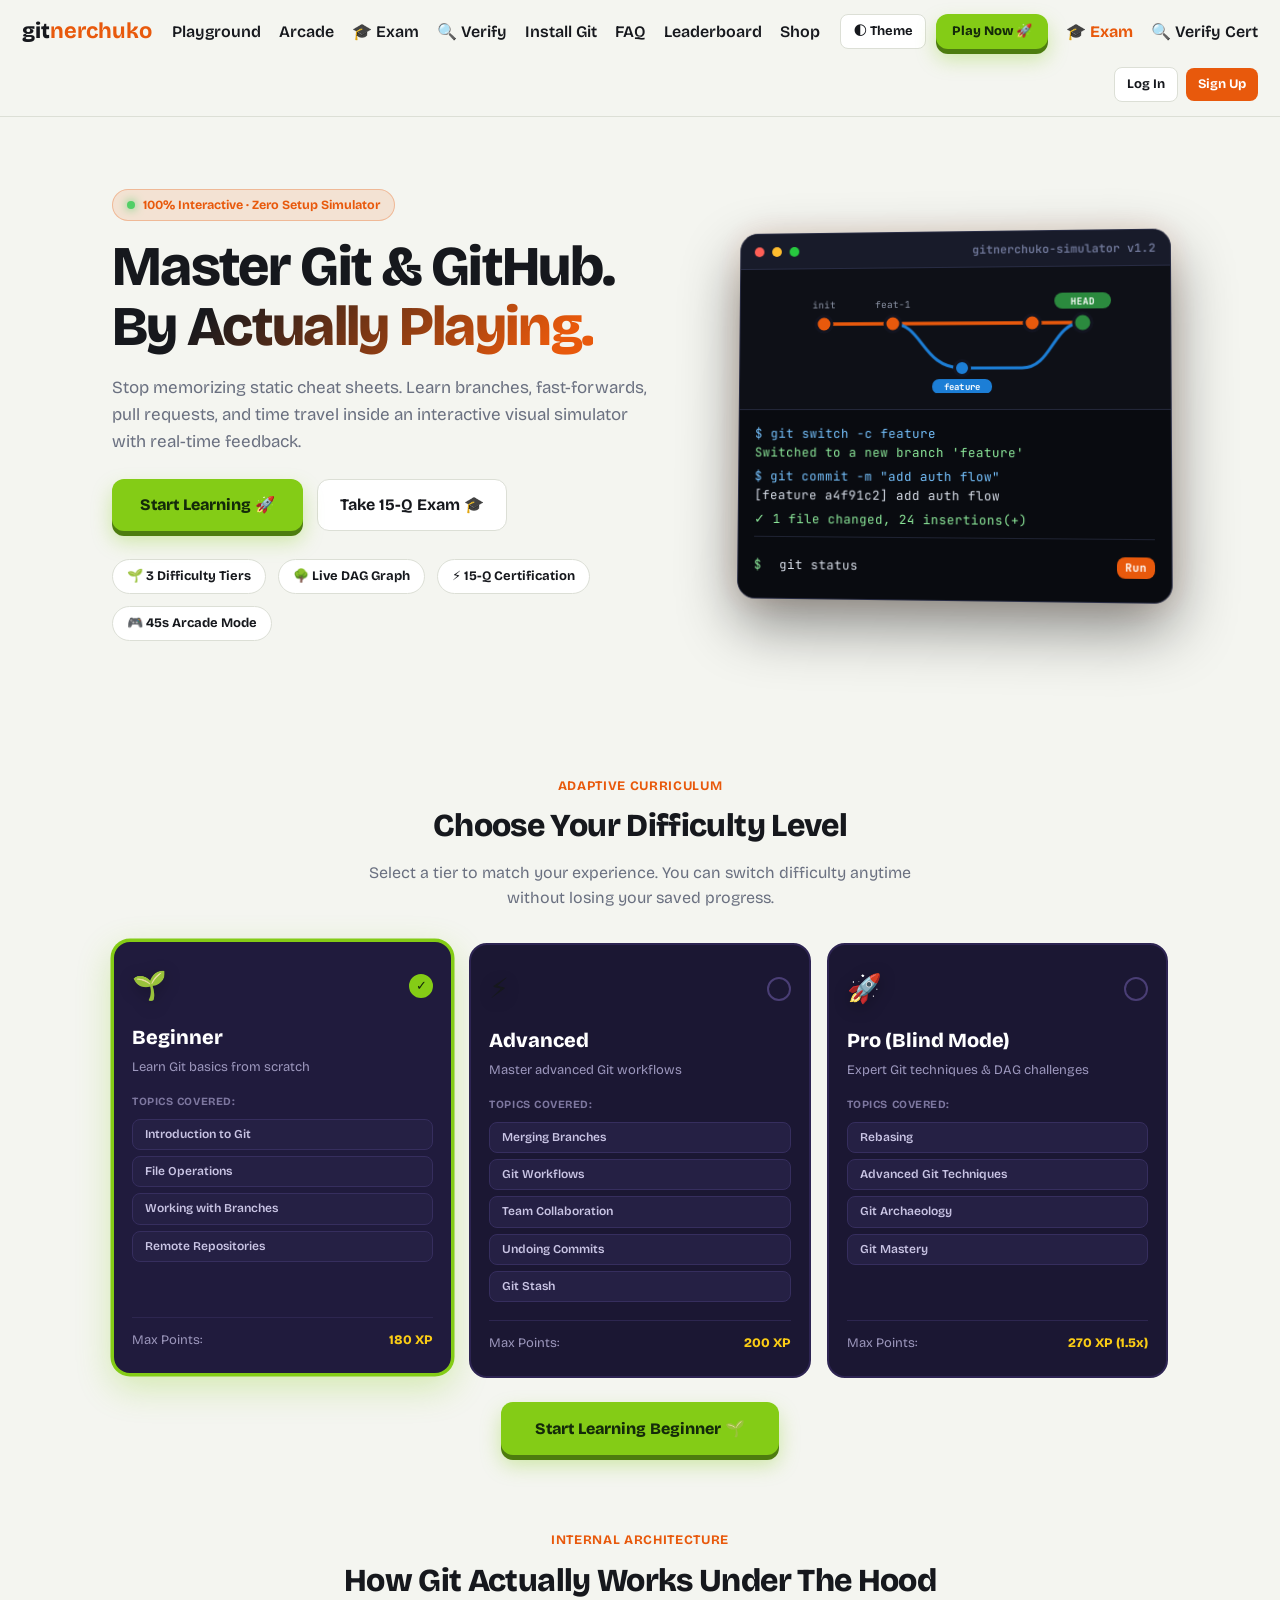
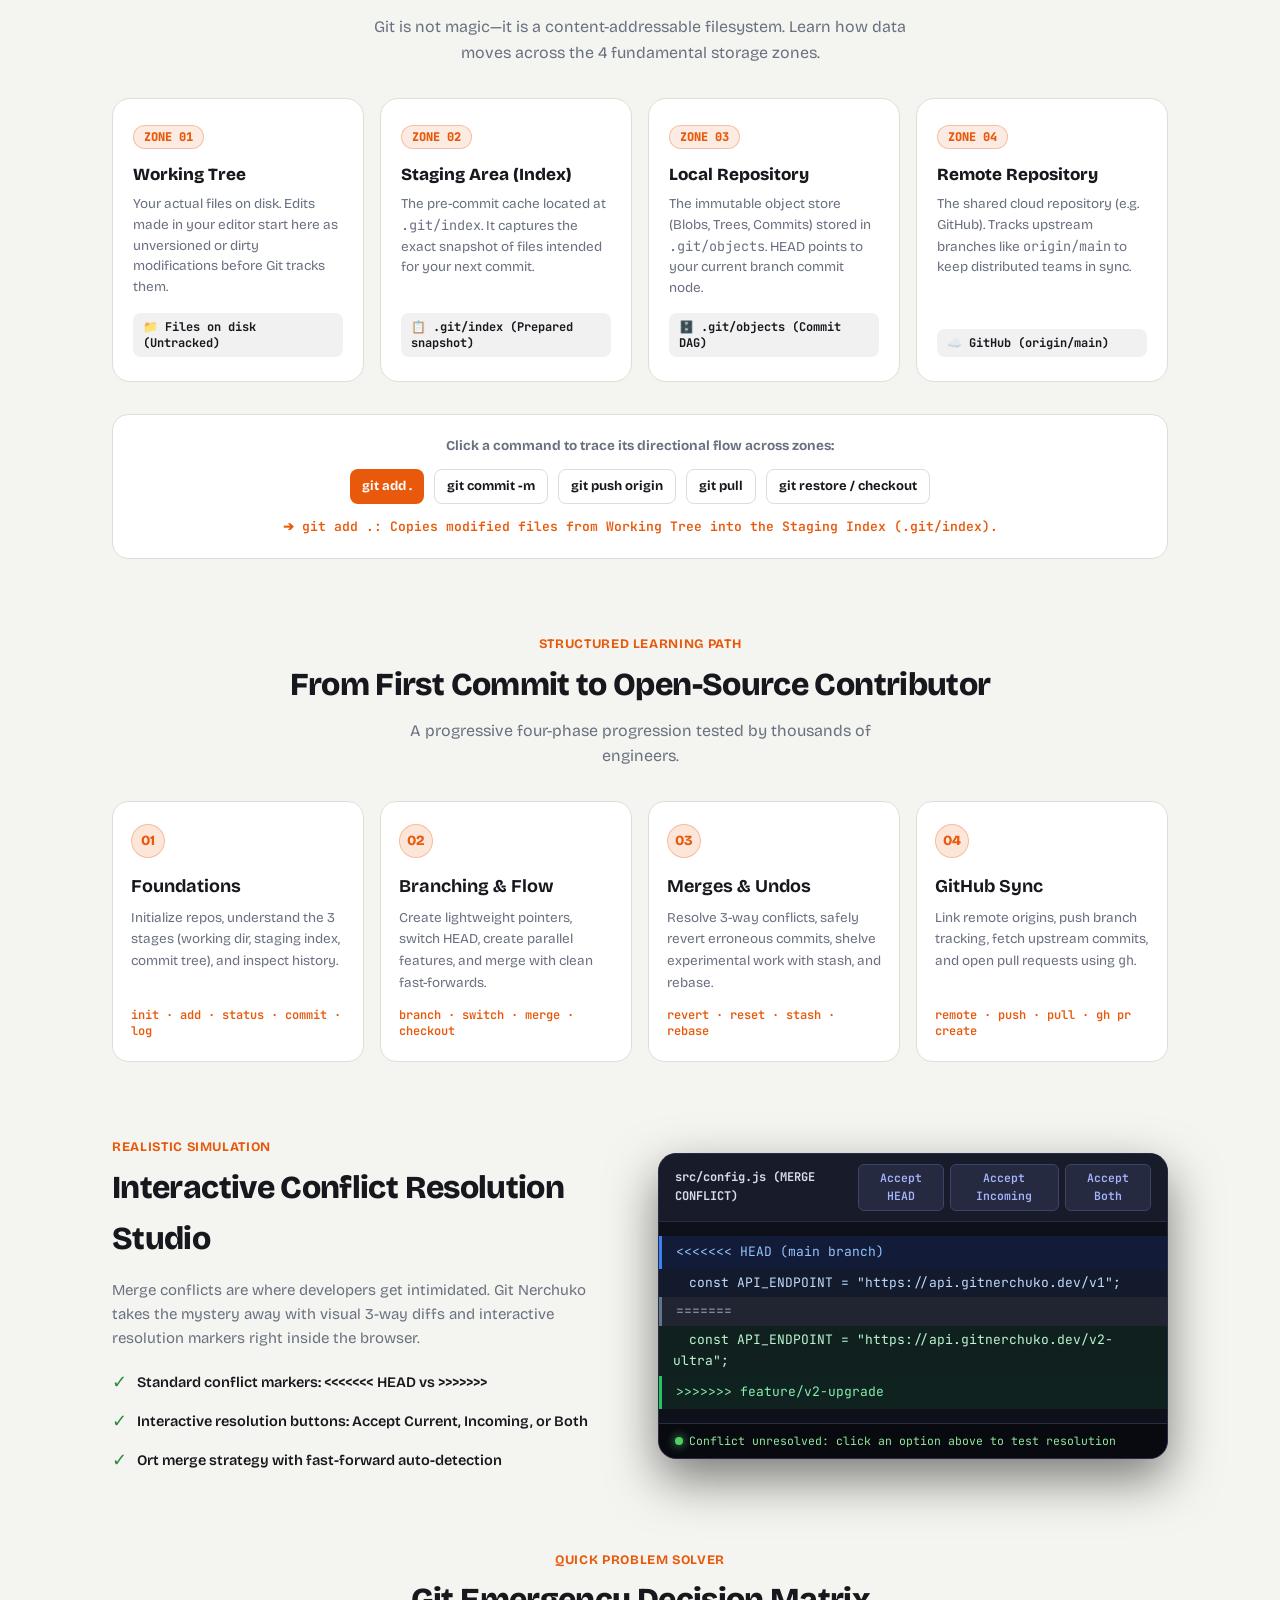
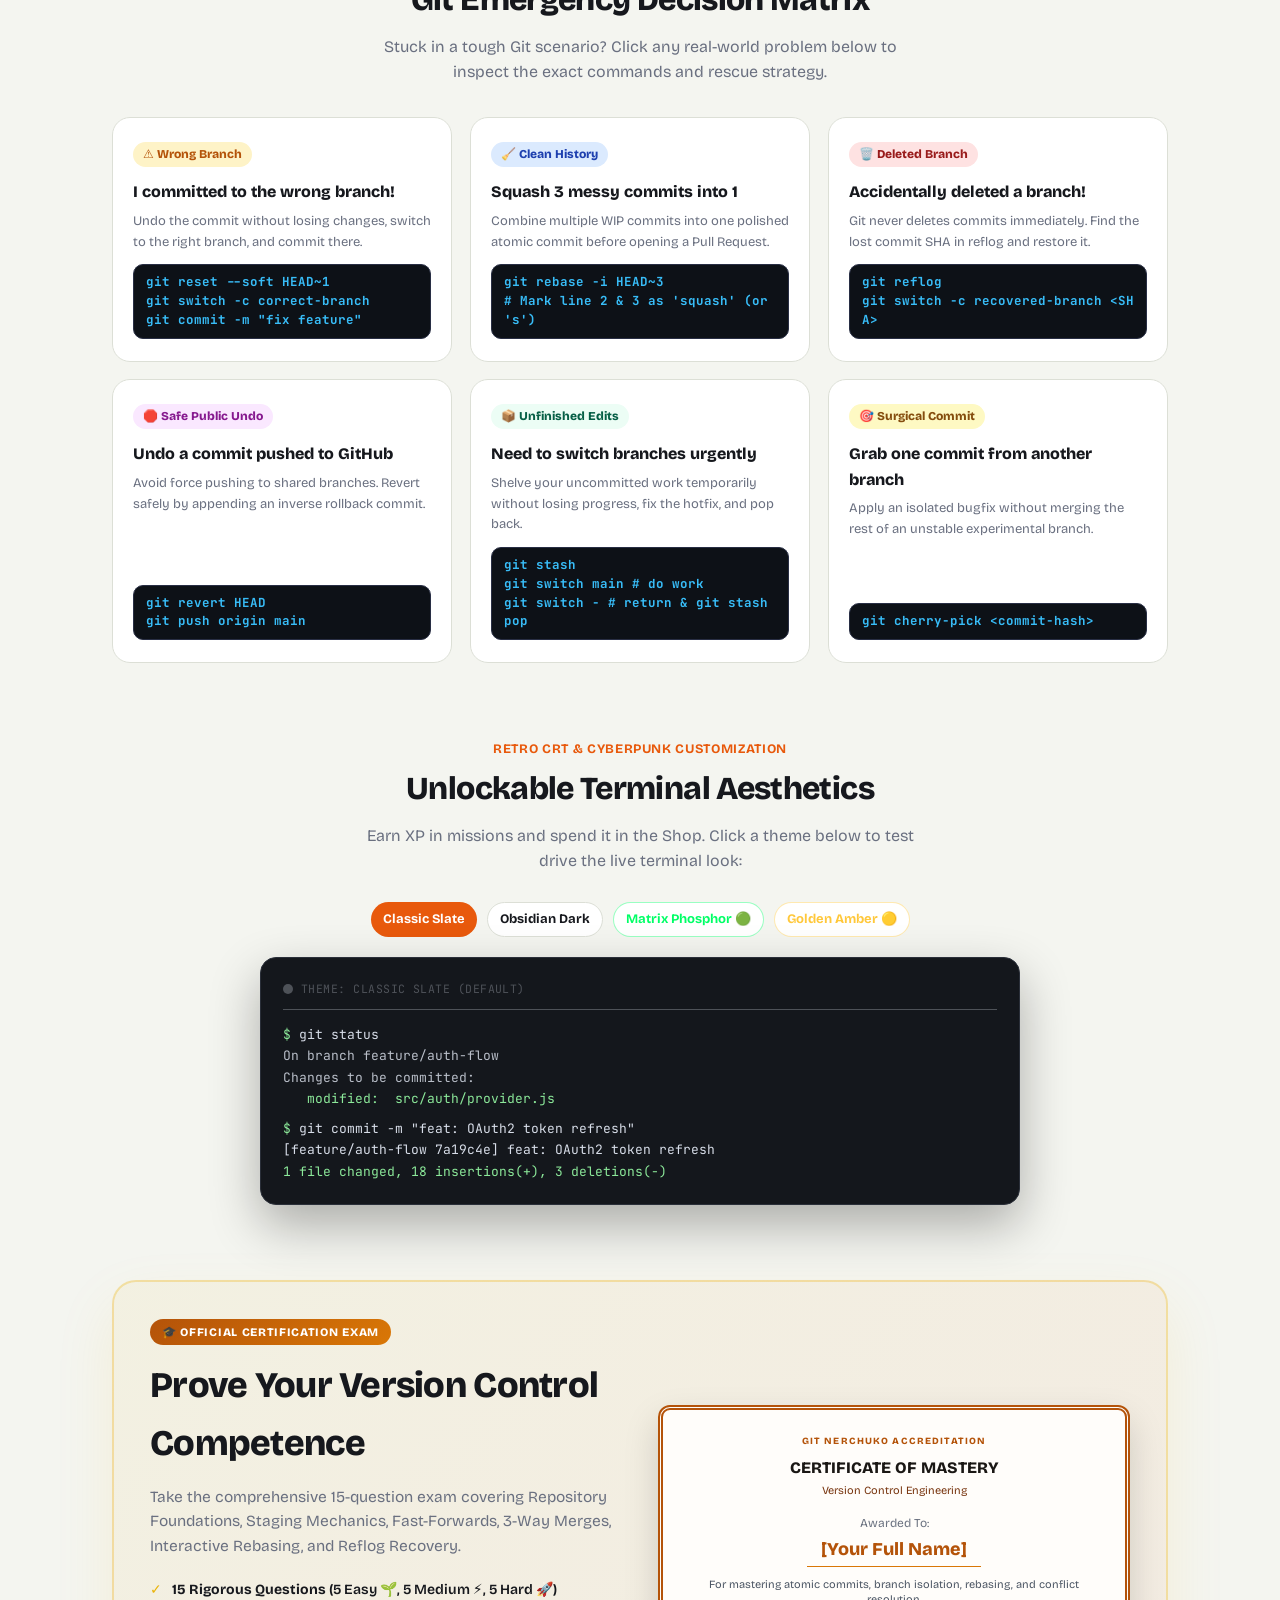
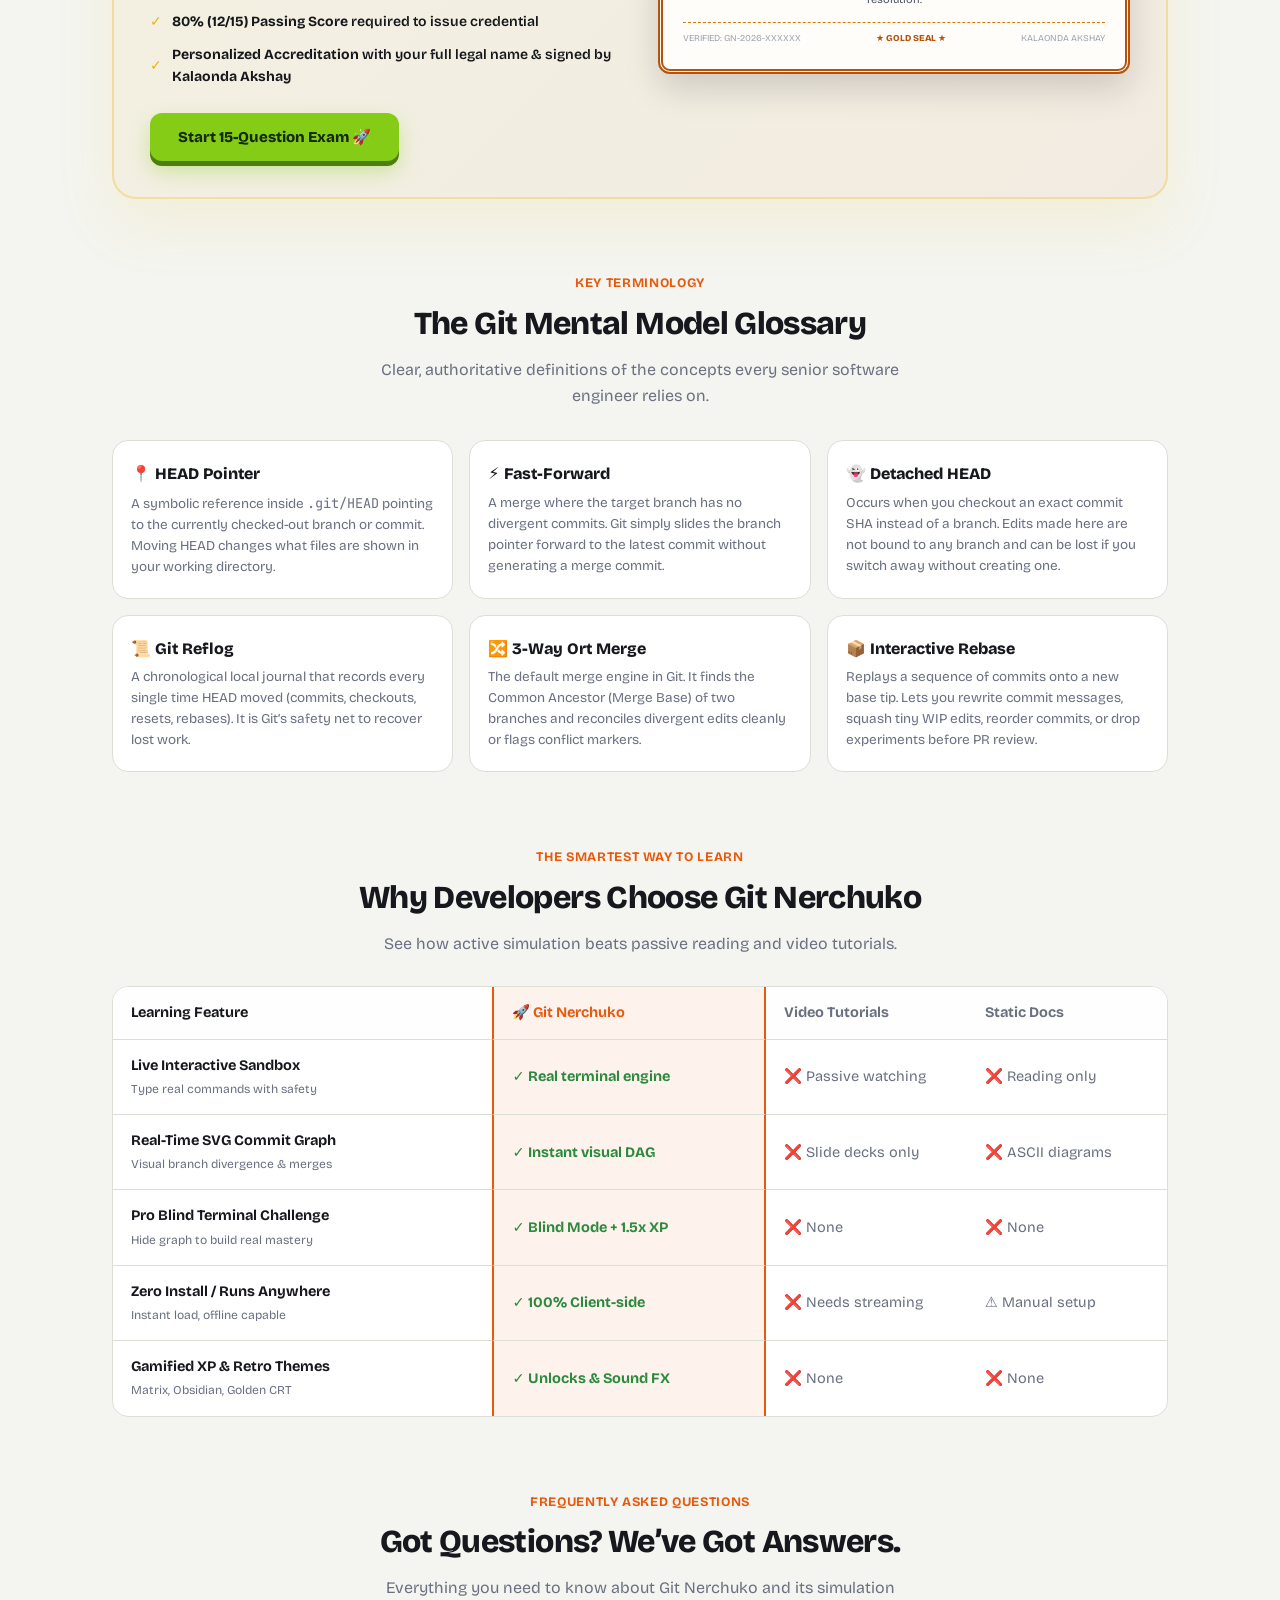
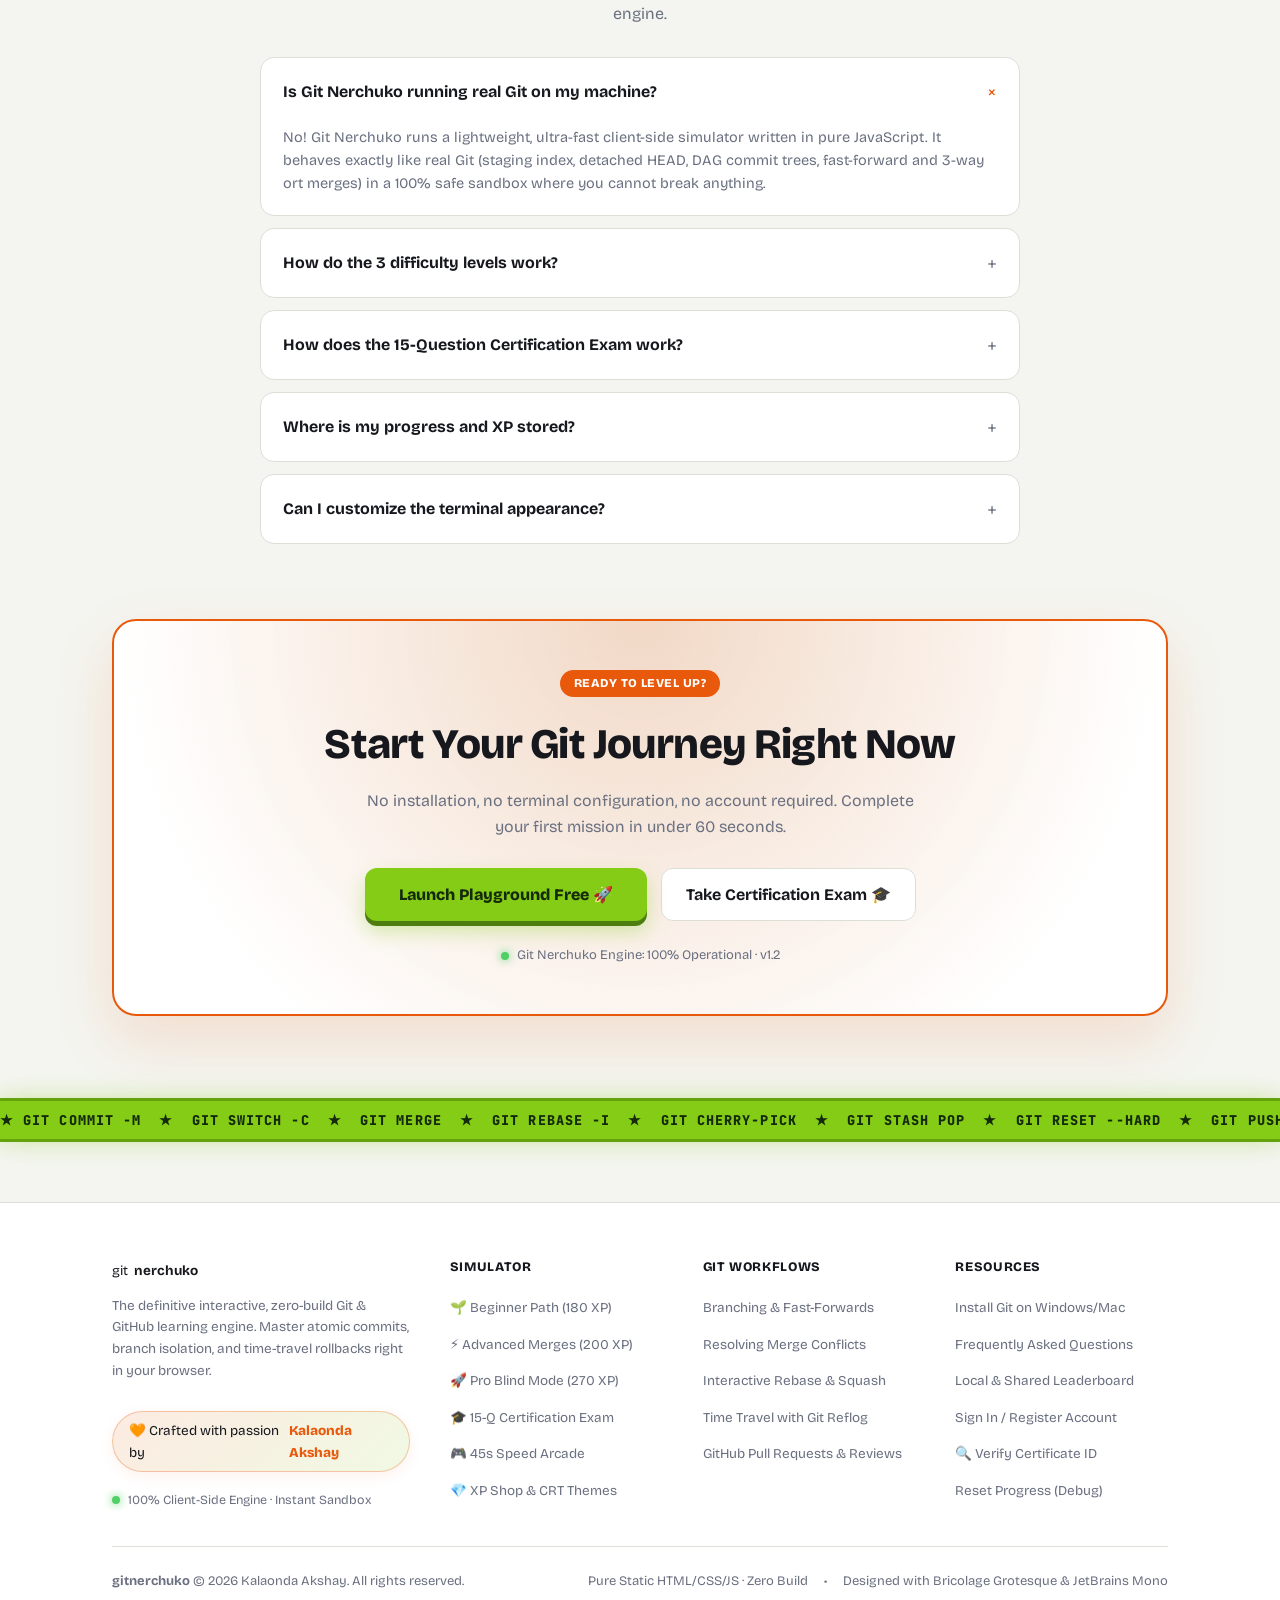
==== commit c35fb4d7: "feat: upgrade certificate with landscape diploma layout, dynamic QR code, and official verification " ====
--- a/index.html
+++ b/index.html
@@ -14,7 +14,8 @@
     <a class="logo" href="index.html">git<b>nerchuko</b></a>
     <a href="play.html">Playground</a>
     <a href="arcade.html">Arcade</a>
-    <a href="quiz.html">🎓 Exam &amp; Certificate</a>
+    <a href="quiz.html">🎓 Exam</a>
+    <a href="verify.html">🔍 Verify</a>
     <a href="install.html">Install Git</a>
     <a href="faq.html">FAQ</a>
     <a href="leaderboard.html">Leaderboard</a>
@@ -758,6 +759,7 @@
             <li><a href="faq.html">Frequently Asked Questions</a></li>
             <li><a href="leaderboard.html">Local &amp; Shared Leaderboard</a></li>
             <li><a href="login.html">Sign In / Register Account</a></li>
+            <li><a href="verify.html">🔍 Verify Certificate ID</a></li>
             <li><a href="javascript:void(0)" onclick="resetAllProgress()">Reset Progress (Debug)</a></li>
           </ul>
         </div>
